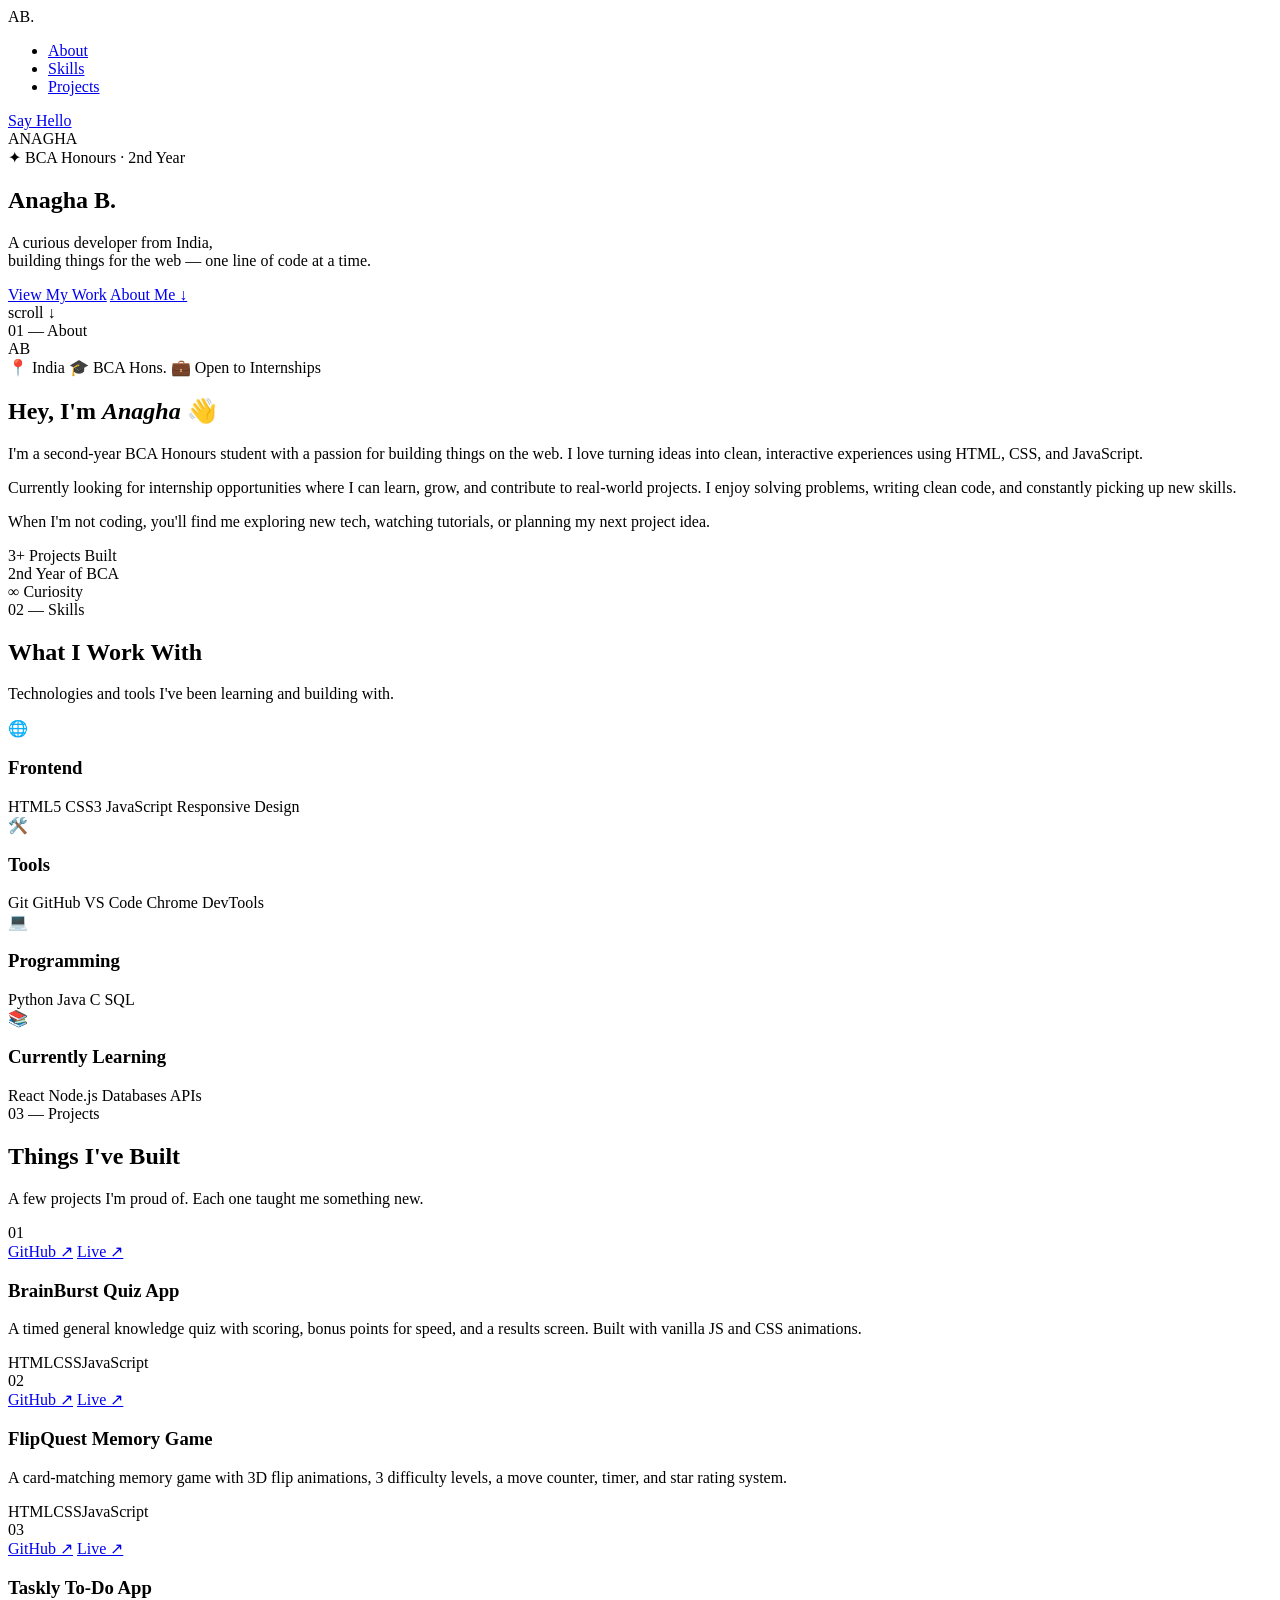
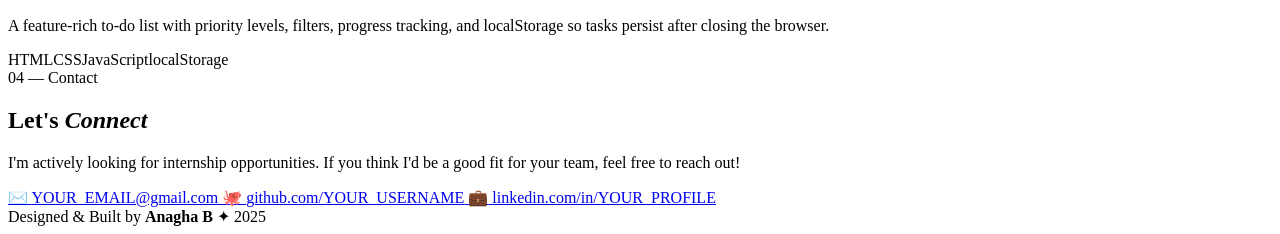
==== index.html @ f461788e "Rename index (3).html to index.html" ====
<!DOCTYPE html>
<html lang="en">
<head>
  <meta charset="UTF-8" />
  <meta name="viewport" content="width=device-width, initial-scale=1.0"/>
  <title>Anagha B — Portfolio</title>
  <link rel="preconnect" href="https://fonts.googleapis.com">
  <link href="https://fonts.googleapis.com/css2?family=Cormorant+Garamond:ital,wght@0,300;0,400;0,600;0,700;1,300;1,400&family=DM+Sans:wght@300;400;500&display=swap" rel="stylesheet">
  <link rel="stylesheet" href="style.css" />
</head>
<body>

  <!-- NAV -->
  <nav id="navbar">
    <div class="nav-inner">
      <span class="nav-logo">AB<span class="dot">.</span></span>
      <ul class="nav-links">
        <li><a href="#about">About</a></li>
        <li><a href="#skills">Skills</a></li>
        <li><a href="#projects">Projects</a></li>
      </ul>
      <a href="#contact" class="nav-cta">Say Hello</a>
    </div>
  </nav>

  <!-- HERO -->
  <section class="hero" id="home">
    <div class="hero-bg-text">ANAGHA</div>
    <div class="hero-content">
      <div class="hero-tag">✦ BCA Honours · 2nd Year</div>
      <h1 class="hero-name">
        <span class="line">Anagha</span>
        <span class="line italic">B.</span>
      </h1>
      <p class="hero-desc">
        A curious developer from India,<br>
        building things for the web — one line of code at a time.
      </p>
      <div class="hero-btns">
        <a href="#projects" class="btn-primary">View My Work</a>
        <a href="#about" class="btn-ghost">About Me ↓</a>
      </div>
    </div>
    <div class="hero-scroll">scroll ↓</div>
  </section>

  <!-- ABOUT -->
  <section class="about section" id="about">
    <div class="container">
      <div class="section-label">01 — About</div>
      <div class="about-grid">
        <div class="about-left">
          <div class="avatar-wrap">
            <div class="avatar">
              <span class="avatar-initials">AB</span>
            </div>
            <div class="avatar-ring"></div>
          </div>
          <div class="about-chips">
            <span class="chip">📍 India</span>
            <span class="chip">🎓 BCA Hons.</span>
            <span class="chip">💼 Open to Internships</span>
          </div>
        </div>
        <div class="about-right">
          <h2>Hey, I'm <em>Anagha</em> 👋</h2>
          <p>
            I'm a second-year BCA Honours student with a passion for building things on the web. 
            I love turning ideas into clean, interactive experiences using HTML, CSS, and JavaScript.
          </p>
          <p>
            Currently looking for internship opportunities where I can learn, grow, and contribute to real-world projects. 
            I enjoy solving problems, writing clean code, and constantly picking up new skills.
          </p>
          <p>
            When I'm not coding, you'll find me exploring new tech, watching tutorials, or planning my next project idea.
          </p>
          <div class="about-facts">
            <div class="fact">
              <span class="fact-num">3+</span>
              <span class="fact-lbl">Projects Built</span>
            </div>
            <div class="fact">
              <span class="fact-num">2nd</span>
              <span class="fact-lbl">Year of BCA</span>
            </div>
            <div class="fact">
              <span class="fact-num">∞</span>
              <span class="fact-lbl">Curiosity</span>
            </div>
          </div>
        </div>
      </div>
    </div>
  </section>

  <!-- SKILLS -->
  <section class="skills section" id="skills">
    <div class="container">
      <div class="section-label">02 — Skills</div>
      <h2 class="section-title">What I Work With</h2>
      <p class="section-sub">Technologies and tools I've been learning and building with.</p>

      <div class="skills-grid">

        <div class="skill-card">
          <div class="skill-icon">🌐</div>
          <h3>Frontend</h3>
          <div class="skill-tags">
            <span>HTML5</span>
            <span>CSS3</span>
            <span>JavaScript</span>
            <span>Responsive Design</span>
          </div>
        </div>

        <div class="skill-card">
          <div class="skill-icon">🛠️</div>
          <h3>Tools</h3>
          <div class="skill-tags">
            <span>Git</span>
            <span>GitHub</span>
            <span>VS Code</span>
            <span>Chrome DevTools</span>
          </div>
        </div>

        <div class="skill-card">
          <div class="skill-icon">💻</div>
          <h3>Programming</h3>
          <div class="skill-tags">
            <span>Python</span>
            <span>Java</span>
            <span>C</span>
            <span>SQL</span>
          </div>
        </div>

        <div class="skill-card">
          <div class="skill-icon">📚</div>
          <h3>Currently Learning</h3>
          <div class="skill-tags">
            <span>React</span>
            <span>Node.js</span>
            <span>Databases</span>
            <span>APIs</span>
          </div>
        </div>

      </div>
    </div>
  </section>

  <!-- PROJECTS -->
  <section class="projects section" id="projects">
    <div class="container">
      <div class="section-label">03 — Projects</div>
      <h2 class="section-title">Things I've Built</h2>
      <p class="section-sub">A few projects I'm proud of. Each one taught me something new.</p>

      <div class="projects-grid">

        <div class="project-card featured">
          <div class="project-header">
            <span class="project-num">01</span>
            <div class="project-links">
              <a href="YOUR_GITHUB_LINK" target="_blank" class="project-link">GitHub ↗</a>
              <a href="YOUR_LIVE_LINK" target="_blank" class="project-link live">Live ↗</a>
            </div>
          </div>
          <h3>BrainBurst Quiz App</h3>
          <p>A timed general knowledge quiz with scoring, bonus points for speed, and a results screen. Built with vanilla JS and CSS animations.</p>
          <div class="project-tags">
            <span>HTML</span><span>CSS</span><span>JavaScript</span>
          </div>
        </div>

        <div class="project-card">
          <div class="project-header">
            <span class="project-num">02</span>
            <div class="project-links">
              <a href="YOUR_GITHUB_LINK" target="_blank" class="project-link">GitHub ↗</a>
              <a href="YOUR_LIVE_LINK" target="_blank" class="project-link live">Live ↗</a>
            </div>
          </div>
          <h3>FlipQuest Memory Game</h3>
          <p>A card-matching memory game with 3D flip animations, 3 difficulty levels, a move counter, timer, and star rating system.</p>
          <div class="project-tags">
            <span>HTML</span><span>CSS</span><span>JavaScript</span>
          </div>
        </div>

        <div class="project-card">
          <div class="project-header">
            <span class="project-num">03</span>
            <div class="project-links">
              <a href="YOUR_GITHUB_LINK" target="_blank" class="project-link">GitHub ↗</a>
              <a href="YOUR_LIVE_LINK" target="_blank" class="project-link live">Live ↗</a>
            </div>
          </div>
          <h3>Taskly To-Do App</h3>
          <p>A feature-rich to-do list with priority levels, filters, progress tracking, and localStorage so tasks persist after closing the browser.</p>
          <div class="project-tags">
            <span>HTML</span><span>CSS</span><span>JavaScript</span><span>localStorage</span>
          </div>
        </div>

      </div>
    </div>
  </section>

  <!-- CONTACT -->
  <section class="contact section" id="contact">
    <div class="container">
      <div class="contact-box">
        <div class="section-label">04 — Contact</div>
        <h2>Let's <em>Connect</em></h2>
        <p>I'm actively looking for internship opportunities. If you think I'd be a good fit for your team, feel free to reach out!</p>
        <div class="contact-links">
          <a href="mailto:YOUR_EMAIL@gmail.com" class="contact-item">
            <span class="contact-icon">✉️</span>
            <span>YOUR_EMAIL@gmail.com</span>
          </a>
          <a href="https://github.com/YOUR_USERNAME" target="_blank" class="contact-item">
            <span class="contact-icon">🐙</span>
            <span>github.com/YOUR_USERNAME</span>
          </a>
          <a href="https://linkedin.com/in/YOUR_PROFILE" target="_blank" class="contact-item">
            <span class="contact-icon">💼</span>
            <span>linkedin.com/in/YOUR_PROFILE</span>
          </a>
        </div>
      </div>
    </div>
  </section>

  <!-- FOOTER -->
  <footer class="footer">
    <div class="container">
      <span>Designed & Built by <strong>Anagha B</strong> ✦ 2025</span>
    </div>
  </footer>

  <script src="script.js"></script>
</body>
</html>
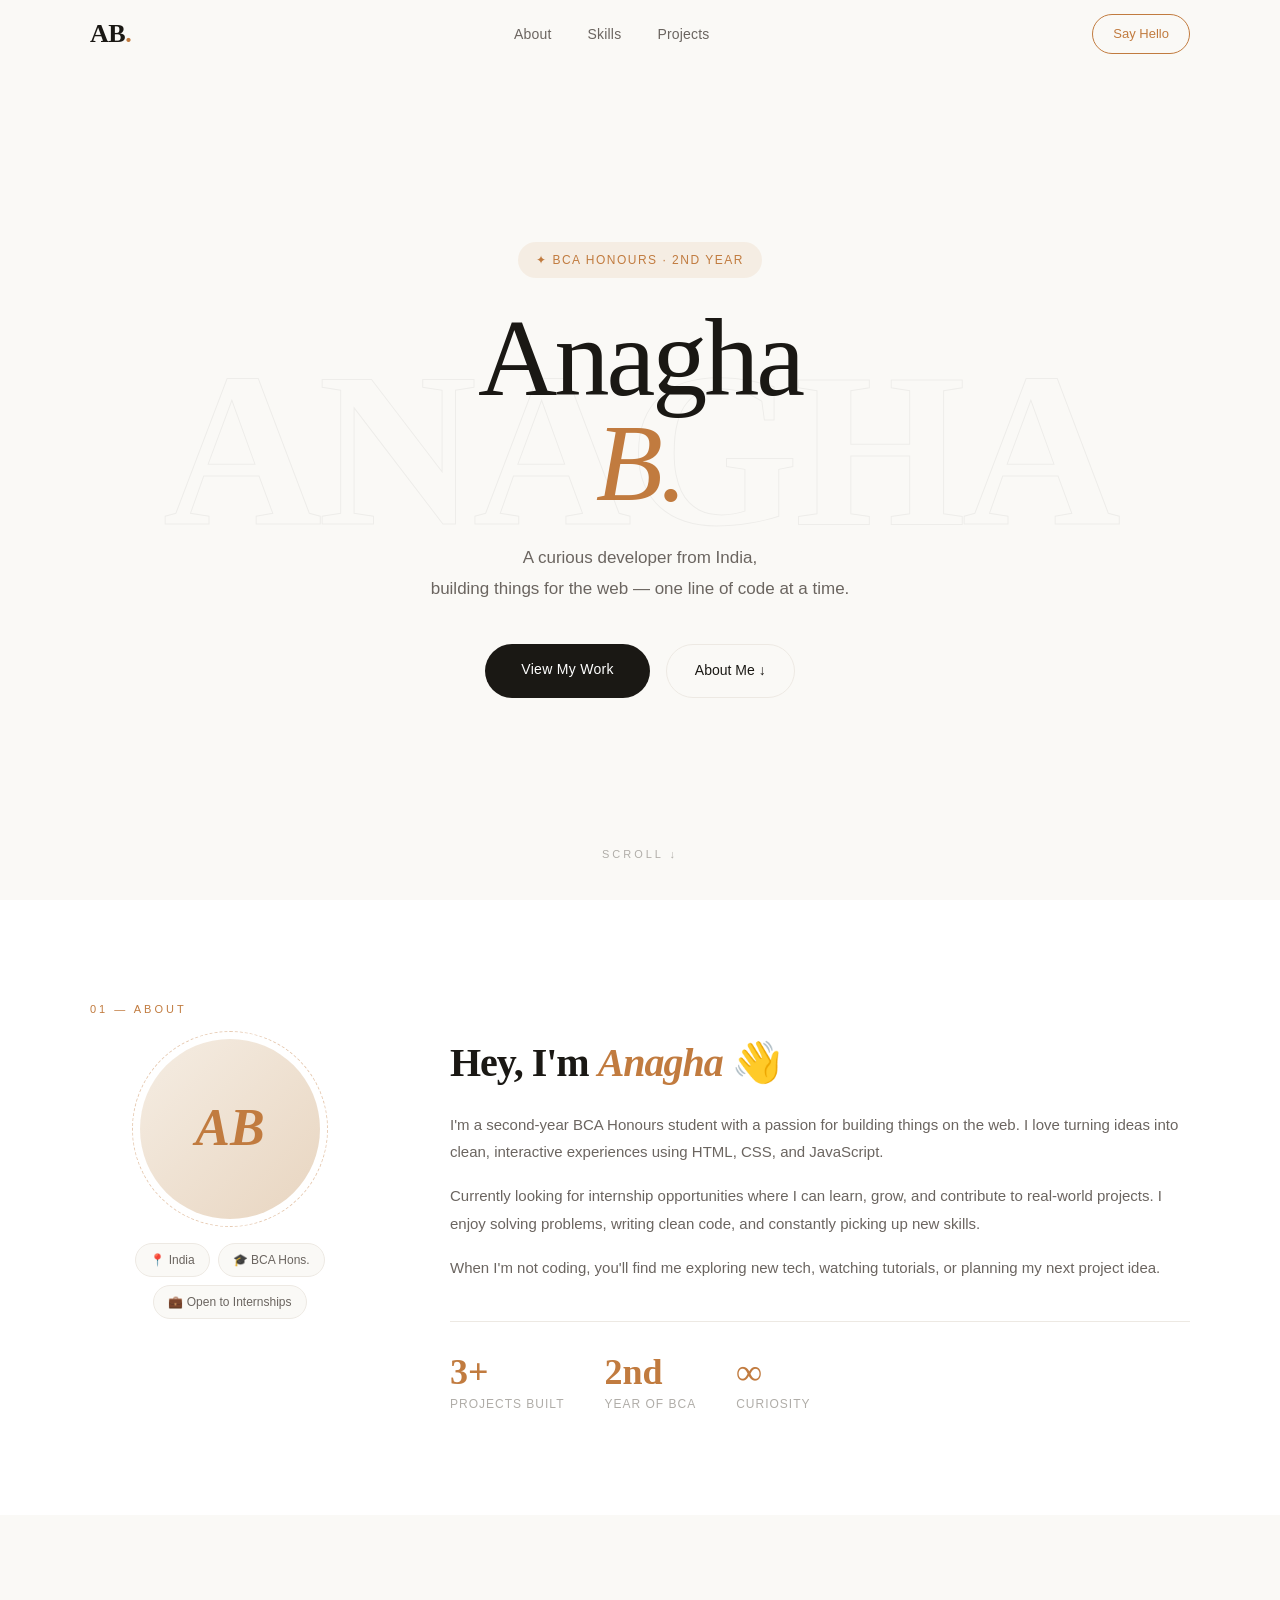
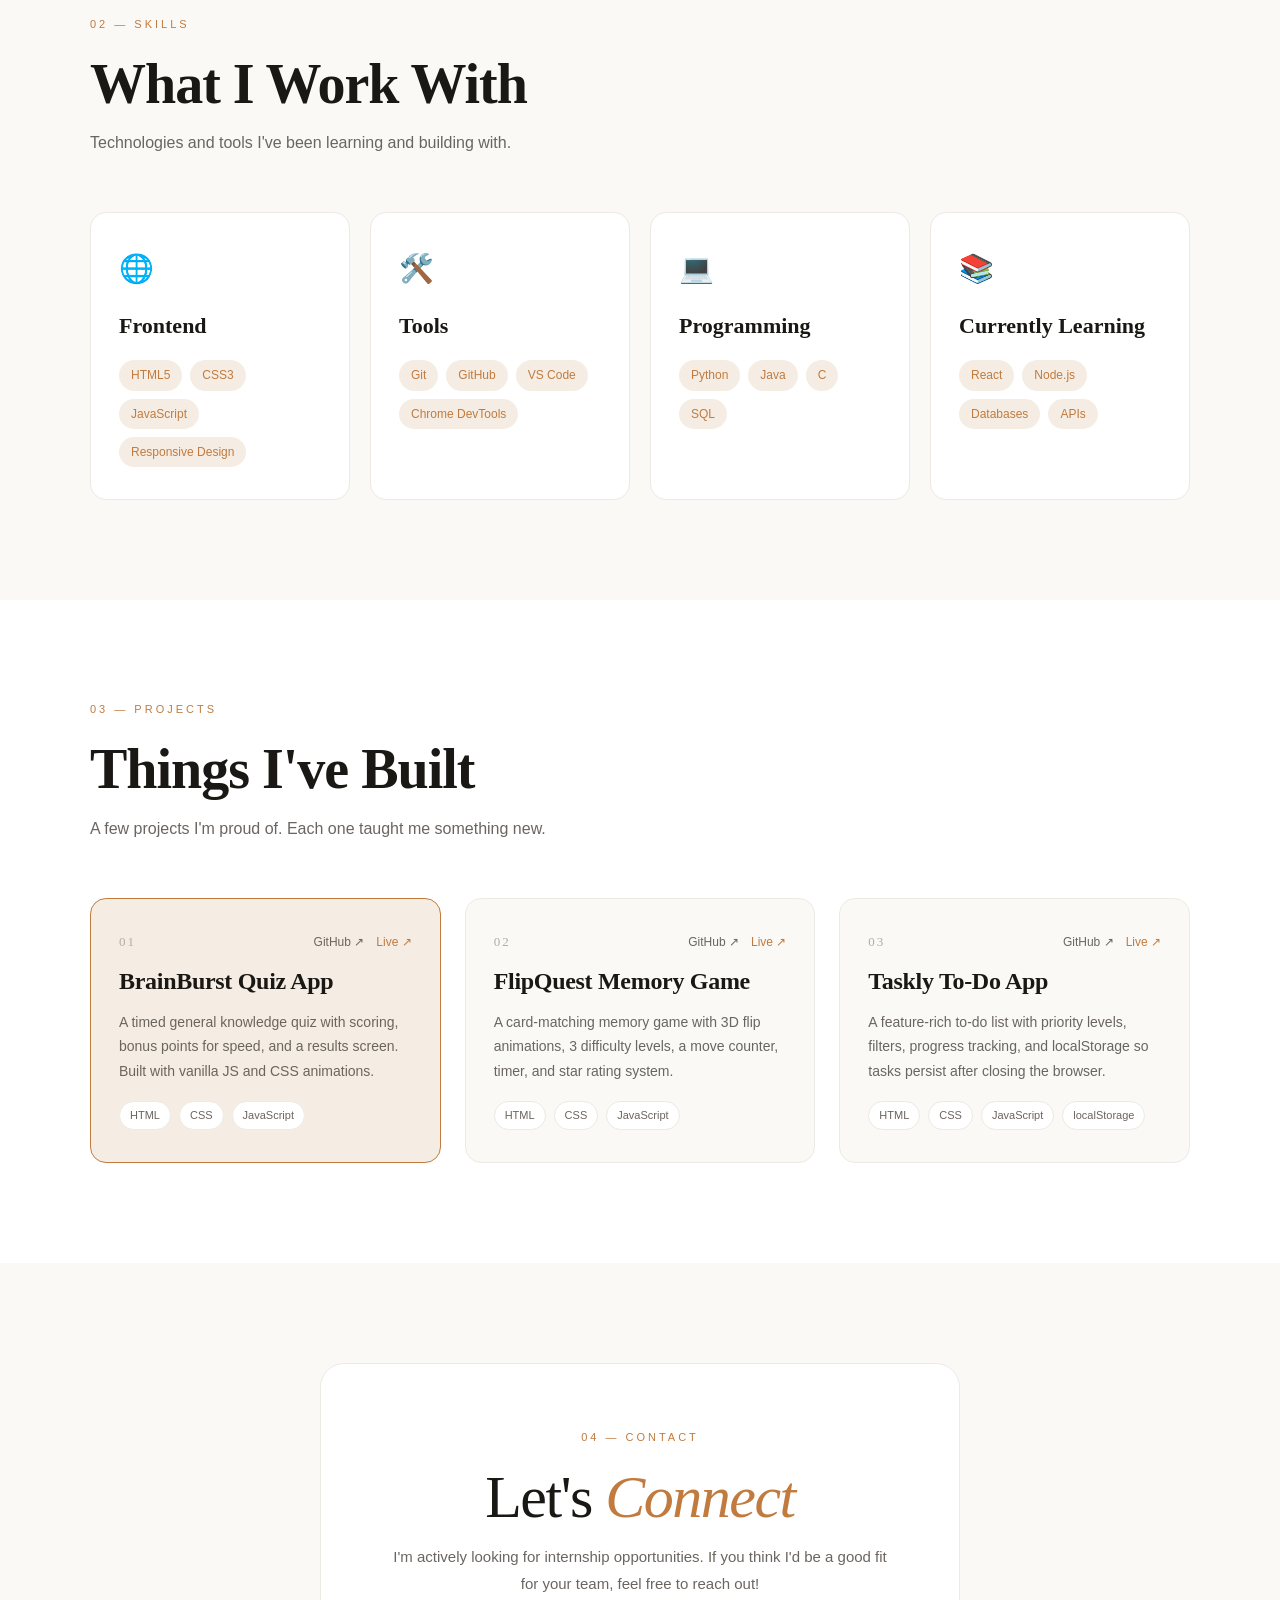
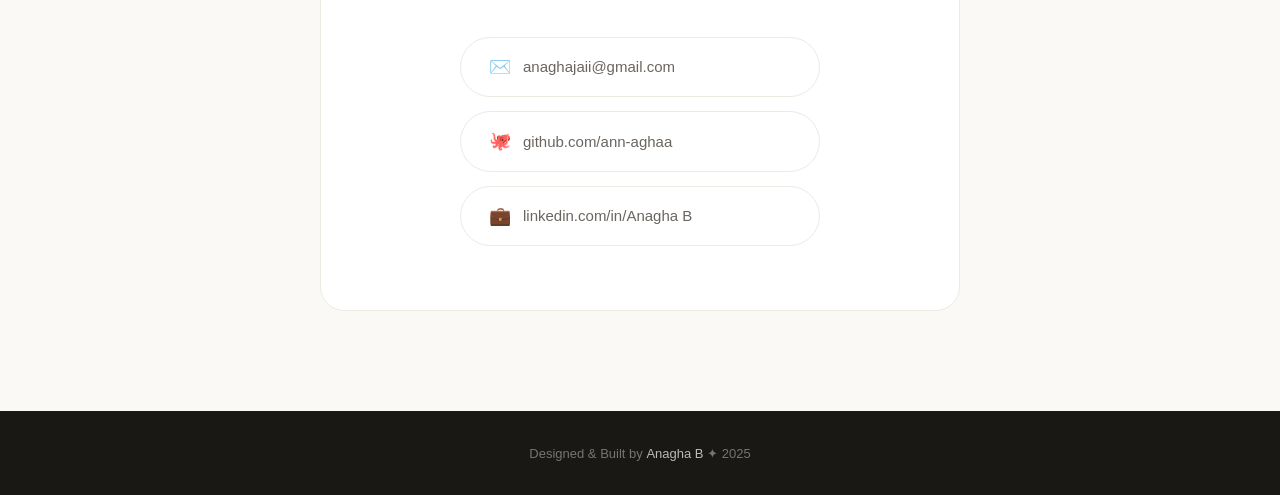
==== commit 61585c9c: "Update index.html" ====
--- a/index.html
+++ b/index.html
@@ -217,17 +217,17 @@
         <h2>Let's <em>Connect</em></h2>
         <p>I'm actively looking for internship opportunities. If you think I'd be a good fit for your team, feel free to reach out!</p>
         <div class="contact-links">
-          <a href="mailto:YOUR_EMAIL@gmail.com" class="contact-item">
+          <a href="mailto:anaghajaii@gmail.com" class="contact-item">
             <span class="contact-icon">✉️</span>
-            <span>YOUR_EMAIL@gmail.com</span>
+            <span>anaghajaii@gmail.com</span>
           </a>
-          <a href="https://github.com/YOUR_USERNAME" target="_blank" class="contact-item">
+          <a href="https://github.com/ann-aghaa" target="_blank" class="contact-item">
             <span class="contact-icon">🐙</span>
-            <span>github.com/YOUR_USERNAME</span>
+            <span>github.com/ann-aghaa</span>
           </a>
-          <a href="https://linkedin.com/in/YOUR_PROFILE" target="_blank" class="contact-item">
+          <a href="https://linkedin.com/in/Anagha B" target="_blank" class="contact-item">
             <span class="contact-icon">💼</span>
-            <span>linkedin.com/in/YOUR_PROFILE</span>
+            <span>linkedin.com/in/Anagha B</span>
           </a>
         </div>
       </div>
--- a/style.css
+++ b/style.css
@@ -0,0 +1,594 @@
+*, *::before, *::after { box-sizing: border-box; margin: 0; padding: 0; }
+
+:root {
+  --bg: #faf9f6;
+  --white: #ffffff;
+  --ink: #1a1814;
+  --ink2: #6b6560;
+  --ink3: #b0ada8;
+  --accent: #c17b3f;
+  --accent-light: #f5ede3;
+  --border: #ede9e3;
+  --shadow: 0 4px 32px rgba(26,24,20,0.07);
+  --radius: 16px;
+}
+
+html { scroll-behavior: smooth; }
+
+body {
+  font-family: 'DM Sans', sans-serif;
+  background: var(--bg);
+  color: var(--ink);
+  line-height: 1.7;
+  overflow-x: hidden;
+}
+
+/* ── SCROLLBAR ── */
+::-webkit-scrollbar { width: 6px; }
+::-webkit-scrollbar-track { background: var(--bg); }
+::-webkit-scrollbar-thumb { background: var(--border); border-radius: 10px; }
+
+/* ── NAV ── */
+#navbar {
+  position: fixed;
+  top: 0; left: 0; right: 0;
+  z-index: 100;
+  padding: 0 32px;
+  transition: background 0.3s, box-shadow 0.3s;
+}
+
+#navbar.scrolled {
+  background: rgba(250,249,246,0.92);
+  backdrop-filter: blur(12px);
+  box-shadow: 0 1px 0 var(--border);
+}
+
+.nav-inner {
+  max-width: 1100px;
+  margin: 0 auto;
+  height: 68px;
+  display: flex;
+  align-items: center;
+  justify-content: space-between;
+}
+
+.nav-logo {
+  font-family: 'Cormorant Garamond', serif;
+  font-size: 26px;
+  font-weight: 700;
+  color: var(--ink);
+  letter-spacing: -0.5px;
+}
+
+.nav-logo .dot { color: var(--accent); }
+
+.nav-links {
+  display: flex;
+  list-style: none;
+  gap: 36px;
+}
+
+.nav-links a {
+  text-decoration: none;
+  font-size: 14px;
+  font-weight: 400;
+  color: var(--ink2);
+  transition: color 0.2s;
+  letter-spacing: 0.2px;
+}
+
+.nav-links a:hover { color: var(--ink); }
+
+.nav-cta {
+  text-decoration: none;
+  font-size: 13px;
+  font-weight: 500;
+  color: var(--accent);
+  border: 1.5px solid var(--accent);
+  border-radius: 50px;
+  padding: 8px 20px;
+  transition: background 0.2s, color 0.2s;
+}
+
+.nav-cta:hover { background: var(--accent); color: #fff; }
+
+/* ── HERO ── */
+.hero {
+  min-height: 100vh;
+  display: flex;
+  align-items: center;
+  justify-content: center;
+  position: relative;
+  overflow: hidden;
+  padding: 100px 32px 60px;
+}
+
+.hero-bg-text {
+  position: absolute;
+  top: 50%;
+  left: 50%;
+  transform: translate(-50%, -50%);
+  font-family: 'Cormorant Garamond', serif;
+  font-size: clamp(80px, 18vw, 220px);
+  font-weight: 700;
+  color: transparent;
+  -webkit-text-stroke: 1px rgba(26,24,20,0.05);
+  white-space: nowrap;
+  pointer-events: none;
+  letter-spacing: -4px;
+  user-select: none;
+}
+
+.hero-content {
+  position: relative;
+  z-index: 1;
+  text-align: center;
+  max-width: 700px;
+  animation: heroIn 0.9s cubic-bezier(0.16, 1, 0.3, 1) both;
+}
+
+@keyframes heroIn {
+  from { opacity: 0; transform: translateY(30px); }
+  to   { opacity: 1; transform: translateY(0); }
+}
+
+.hero-tag {
+  display: inline-block;
+  background: var(--accent-light);
+  color: var(--accent);
+  font-size: 12px;
+  font-weight: 500;
+  letter-spacing: 1.5px;
+  text-transform: uppercase;
+  padding: 8px 18px;
+  border-radius: 50px;
+  margin-bottom: 28px;
+}
+
+.hero-name {
+  font-family: 'Cormorant Garamond', serif;
+  font-size: clamp(56px, 10vw, 110px);
+  font-weight: 300;
+  line-height: 0.95;
+  letter-spacing: -3px;
+  color: var(--ink);
+  margin-bottom: 28px;
+}
+
+.hero-name .line { display: block; }
+.hero-name .italic { font-style: italic; color: var(--accent); }
+
+.hero-desc {
+  font-size: 17px;
+  color: var(--ink2);
+  font-weight: 300;
+  line-height: 1.8;
+  margin-bottom: 40px;
+}
+
+.hero-btns {
+  display: flex;
+  gap: 16px;
+  justify-content: center;
+  flex-wrap: wrap;
+}
+
+.btn-primary {
+  background: var(--ink);
+  color: #fff;
+  text-decoration: none;
+  padding: 14px 36px;
+  border-radius: 50px;
+  font-size: 14px;
+  font-weight: 500;
+  transition: background 0.2s, transform 0.15s;
+  letter-spacing: 0.3px;
+}
+
+.btn-primary:hover { background: #333; transform: translateY(-2px); }
+
+.btn-ghost {
+  color: var(--ink);
+  text-decoration: none;
+  padding: 14px 28px;
+  border-radius: 50px;
+  font-size: 14px;
+  font-weight: 400;
+  border: 1.5px solid var(--border);
+  transition: border-color 0.2s, transform 0.15s;
+}
+
+.btn-ghost:hover { border-color: var(--ink2); transform: translateY(-2px); }
+
+.hero-scroll {
+  position: absolute;
+  bottom: 36px;
+  left: 50%;
+  transform: translateX(-50%);
+  font-size: 11px;
+  letter-spacing: 3px;
+  text-transform: uppercase;
+  color: var(--ink3);
+  animation: float 2.5s ease-in-out infinite;
+}
+
+@keyframes float {
+  0%, 100% { transform: translateX(-50%) translateY(0); }
+  50%       { transform: translateX(-50%) translateY(6px); }
+}
+
+/* ── SECTIONS ── */
+.section { padding: 100px 32px; }
+
+.container {
+  max-width: 1100px;
+  margin: 0 auto;
+}
+
+.section-label {
+  font-size: 11px;
+  font-weight: 500;
+  letter-spacing: 3px;
+  text-transform: uppercase;
+  color: var(--accent);
+  margin-bottom: 20px;
+}
+
+.section-title {
+  font-family: 'Cormorant Garamond', serif;
+  font-size: clamp(36px, 5vw, 56px);
+  font-weight: 600;
+  letter-spacing: -1px;
+  color: var(--ink);
+  margin-bottom: 14px;
+  line-height: 1.1;
+}
+
+.section-title em { font-style: italic; color: var(--accent); }
+
+.section-sub {
+  font-size: 16px;
+  color: var(--ink2);
+  font-weight: 300;
+  margin-bottom: 56px;
+  max-width: 500px;
+}
+
+/* ── ABOUT ── */
+.about { background: var(--white); }
+
+.about-grid {
+  display: grid;
+  grid-template-columns: 280px 1fr;
+  gap: 80px;
+  align-items: start;
+}
+
+.about-left {
+  display: flex;
+  flex-direction: column;
+  align-items: center;
+  gap: 24px;
+  position: sticky;
+  top: 100px;
+}
+
+.avatar-wrap { position: relative; width: 180px; height: 180px; }
+
+.avatar {
+  width: 180px; height: 180px;
+  border-radius: 50%;
+  background: linear-gradient(135deg, var(--accent-light), #e8d5c0);
+  display: flex;
+  align-items: center;
+  justify-content: center;
+  position: relative;
+  z-index: 1;
+}
+
+.avatar-initials {
+  font-family: 'Cormorant Garamond', serif;
+  font-size: 52px;
+  font-weight: 600;
+  color: var(--accent);
+  font-style: italic;
+}
+
+.avatar-ring {
+  position: absolute;
+  inset: -8px;
+  border-radius: 50%;
+  border: 1.5px dashed var(--accent);
+  opacity: 0.4;
+  animation: spin 20s linear infinite;
+}
+
+@keyframes spin { to { transform: rotate(360deg); } }
+
+.about-chips {
+  display: flex;
+  flex-wrap: wrap;
+  gap: 8px;
+  justify-content: center;
+}
+
+.chip {
+  background: var(--bg);
+  border: 1px solid var(--border);
+  border-radius: 50px;
+  padding: 6px 14px;
+  font-size: 12px;
+  color: var(--ink2);
+  font-weight: 400;
+}
+
+.about-right h2 {
+  font-family: 'Cormorant Garamond', serif;
+  font-size: 40px;
+  font-weight: 600;
+  letter-spacing: -1px;
+  margin-bottom: 24px;
+  line-height: 1.2;
+}
+
+.about-right h2 em { font-style: italic; color: var(--accent); }
+
+.about-right p {
+  font-size: 15px;
+  color: var(--ink2);
+  font-weight: 300;
+  margin-bottom: 16px;
+  line-height: 1.85;
+}
+
+.about-facts {
+  display: flex;
+  gap: 40px;
+  margin-top: 40px;
+  padding-top: 32px;
+  border-top: 1px solid var(--border);
+}
+
+.fact { display: flex; flex-direction: column; gap: 4px; }
+
+.fact-num {
+  font-family: 'Cormorant Garamond', serif;
+  font-size: 36px;
+  font-weight: 700;
+  color: var(--accent);
+  line-height: 1;
+}
+
+.fact-lbl { font-size: 12px; color: var(--ink3); text-transform: uppercase; letter-spacing: 1px; }
+
+/* ── SKILLS ── */
+.skills { background: var(--bg); }
+
+.skills-grid {
+  display: grid;
+  grid-template-columns: repeat(auto-fit, minmax(240px, 1fr));
+  gap: 20px;
+}
+
+.skill-card {
+  background: var(--white);
+  border: 1px solid var(--border);
+  border-radius: var(--radius);
+  padding: 32px 28px;
+  transition: transform 0.2s, box-shadow 0.2s;
+}
+
+.skill-card:hover {
+  transform: translateY(-4px);
+  box-shadow: var(--shadow);
+}
+
+.skill-icon { font-size: 28px; margin-bottom: 14px; }
+
+.skill-card h3 {
+  font-family: 'Cormorant Garamond', serif;
+  font-size: 22px;
+  font-weight: 600;
+  margin-bottom: 16px;
+  color: var(--ink);
+}
+
+.skill-tags { display: flex; flex-wrap: wrap; gap: 8px; }
+
+.skill-tags span {
+  background: var(--accent-light);
+  color: var(--accent);
+  font-size: 12px;
+  font-weight: 500;
+  padding: 5px 12px;
+  border-radius: 50px;
+}
+
+/* ── PROJECTS ── */
+.projects { background: var(--white); }
+
+.projects-grid {
+  display: grid;
+  grid-template-columns: repeat(auto-fit, minmax(300px, 1fr));
+  gap: 24px;
+}
+
+.project-card {
+  background: var(--bg);
+  border: 1px solid var(--border);
+  border-radius: var(--radius);
+  padding: 32px 28px;
+  transition: transform 0.2s, box-shadow 0.2s, border-color 0.2s;
+  display: flex;
+  flex-direction: column;
+  gap: 14px;
+}
+
+.project-card:hover {
+  transform: translateY(-4px);
+  box-shadow: var(--shadow);
+  border-color: var(--accent);
+}
+
+.project-card.featured {
+  border-color: var(--accent);
+  background: var(--accent-light);
+}
+
+.project-header {
+  display: flex;
+  justify-content: space-between;
+  align-items: center;
+}
+
+.project-num {
+  font-family: 'Cormorant Garamond', serif;
+  font-size: 13px;
+  font-weight: 400;
+  color: var(--ink3);
+  letter-spacing: 2px;
+}
+
+.project-links { display: flex; gap: 12px; }
+
+.project-link {
+  font-size: 12px;
+  font-weight: 500;
+  color: var(--ink2);
+  text-decoration: none;
+  transition: color 0.2s;
+}
+
+.project-link:hover { color: var(--ink); }
+.project-link.live { color: var(--accent); }
+.project-link.live:hover { color: var(--ink); }
+
+.project-card h3 {
+  font-family: 'Cormorant Garamond', serif;
+  font-size: 24px;
+  font-weight: 600;
+  color: var(--ink);
+  letter-spacing: -0.3px;
+  line-height: 1.2;
+}
+
+.project-card p {
+  font-size: 14px;
+  color: var(--ink2);
+  font-weight: 300;
+  line-height: 1.75;
+  flex: 1;
+}
+
+.project-tags { display: flex; flex-wrap: wrap; gap: 8px; margin-top: 4px; }
+
+.project-tags span {
+  background: var(--white);
+  border: 1px solid var(--border);
+  color: var(--ink2);
+  font-size: 11px;
+  padding: 4px 10px;
+  border-radius: 50px;
+  font-weight: 400;
+}
+
+/* ── CONTACT ── */
+.contact { background: var(--bg); }
+
+.contact-box {
+  background: var(--white);
+  border: 1px solid var(--border);
+  border-radius: 24px;
+  padding: 64px;
+  text-align: center;
+  max-width: 640px;
+  margin: 0 auto;
+}
+
+.contact-box h2 {
+  font-family: 'Cormorant Garamond', serif;
+  font-size: clamp(40px, 6vw, 60px);
+  font-weight: 400;
+  letter-spacing: -1.5px;
+  margin-bottom: 16px;
+  line-height: 1;
+}
+
+.contact-box h2 em { font-style: italic; color: var(--accent); }
+
+.contact-box p {
+  font-size: 15px;
+  color: var(--ink2);
+  font-weight: 300;
+  margin-bottom: 40px;
+  line-height: 1.8;
+}
+
+.contact-links {
+  display: flex;
+  flex-direction: column;
+  gap: 14px;
+  align-items: center;
+}
+
+.contact-item {
+  display: flex;
+  align-items: center;
+  gap: 12px;
+  text-decoration: none;
+  color: var(--ink2);
+  font-size: 15px;
+  font-weight: 400;
+  padding: 14px 28px;
+  border: 1px solid var(--border);
+  border-radius: 50px;
+  width: 100%;
+  max-width: 360px;
+  transition: border-color 0.2s, color 0.2s, transform 0.15s;
+}
+
+.contact-item:hover {
+  border-color: var(--accent);
+  color: var(--ink);
+  transform: translateY(-2px);
+}
+
+.contact-icon { font-size: 18px; }
+
+/* ── FOOTER ── */
+.footer {
+  background: var(--ink);
+  padding: 28px 32px;
+  text-align: center;
+}
+
+.footer span {
+  font-size: 13px;
+  color: rgba(255,255,255,0.4);
+  font-weight: 300;
+}
+
+.footer strong { color: rgba(255,255,255,0.7); font-weight: 500; }
+
+/* ── FADE IN ON SCROLL ── */
+.fade-in {
+  opacity: 0;
+  transform: translateY(24px);
+  transition: opacity 0.7s ease, transform 0.7s ease;
+}
+
+.fade-in.visible {
+  opacity: 1;
+  transform: translateY(0);
+}
+
+/* ── RESPONSIVE ── */
+@media (max-width: 768px) {
+  .about-grid { grid-template-columns: 1fr; gap: 40px; }
+  .about-left { position: static; }
+  .contact-box { padding: 40px 24px; }
+  .nav-links { display: none; }
+  .section { padding: 72px 20px; }
+  .hero { padding: 100px 20px 60px; }
+  .about-facts { gap: 24px; }
+}
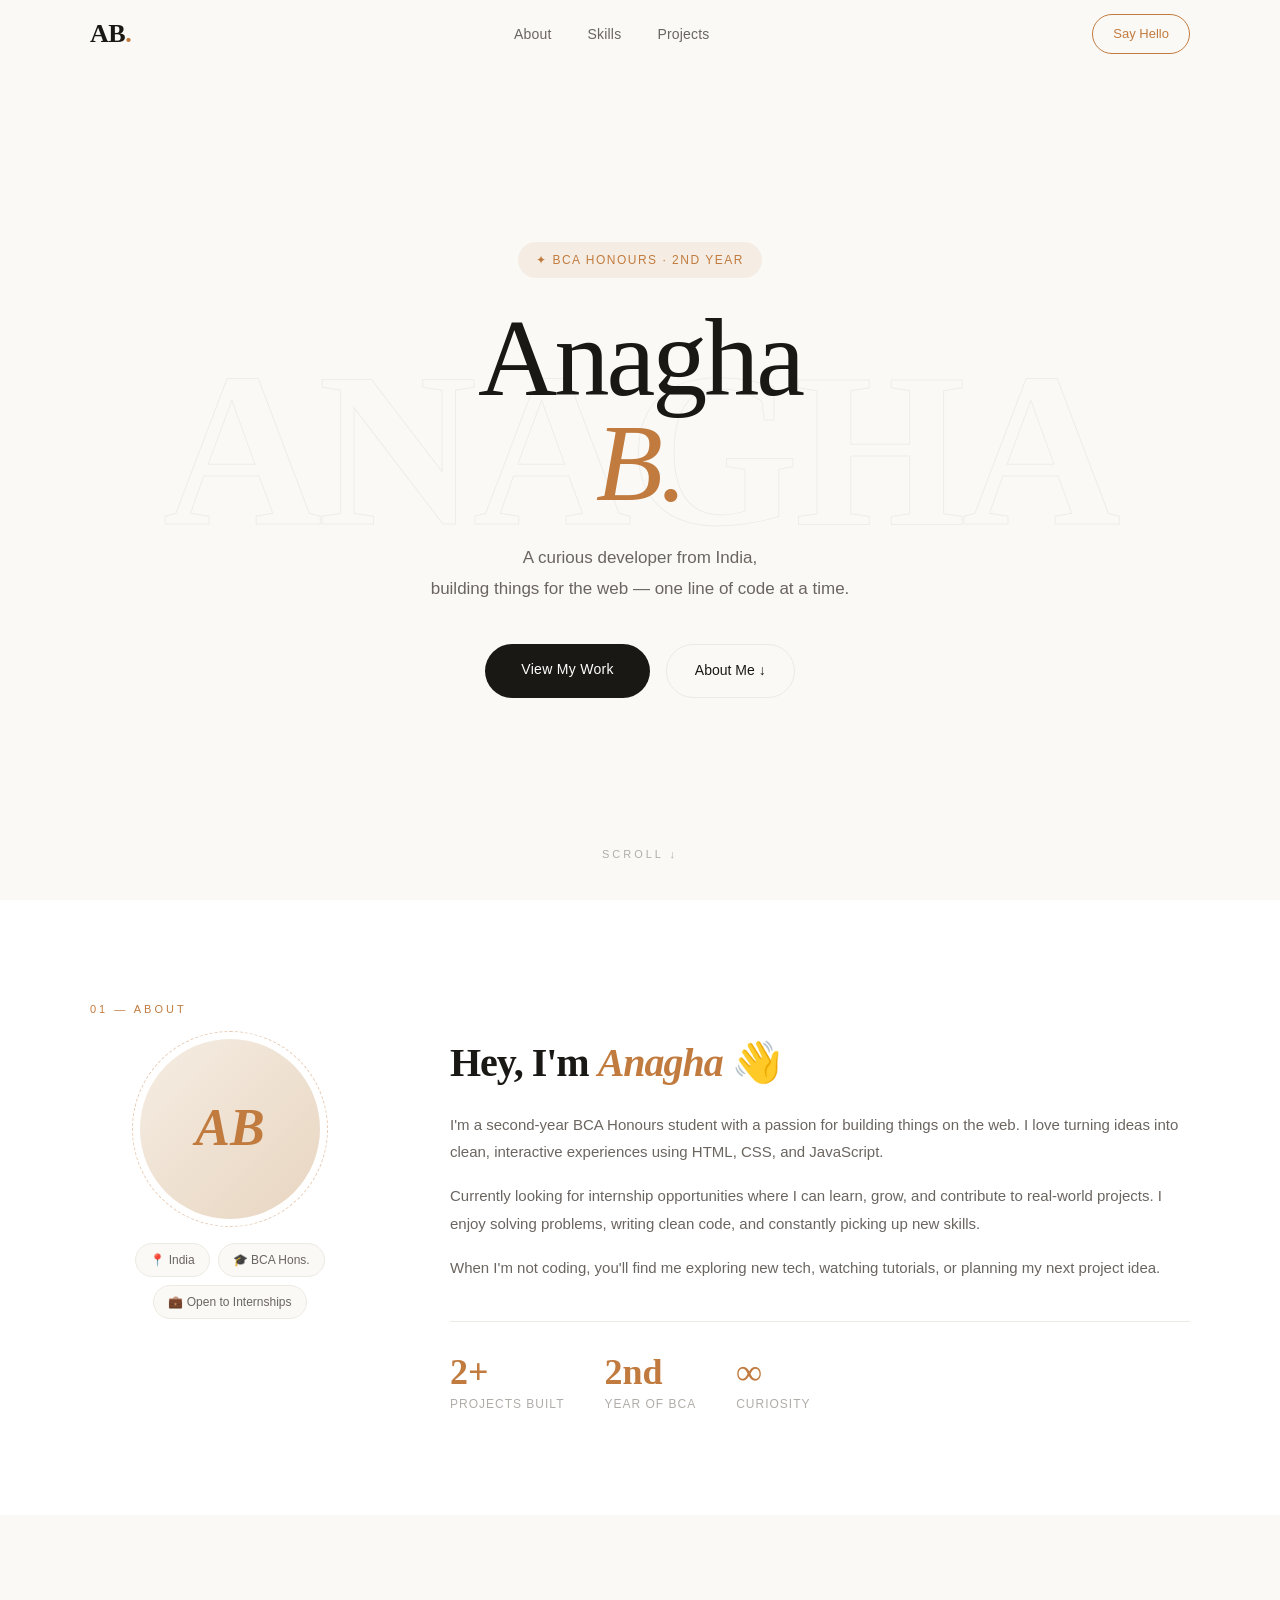
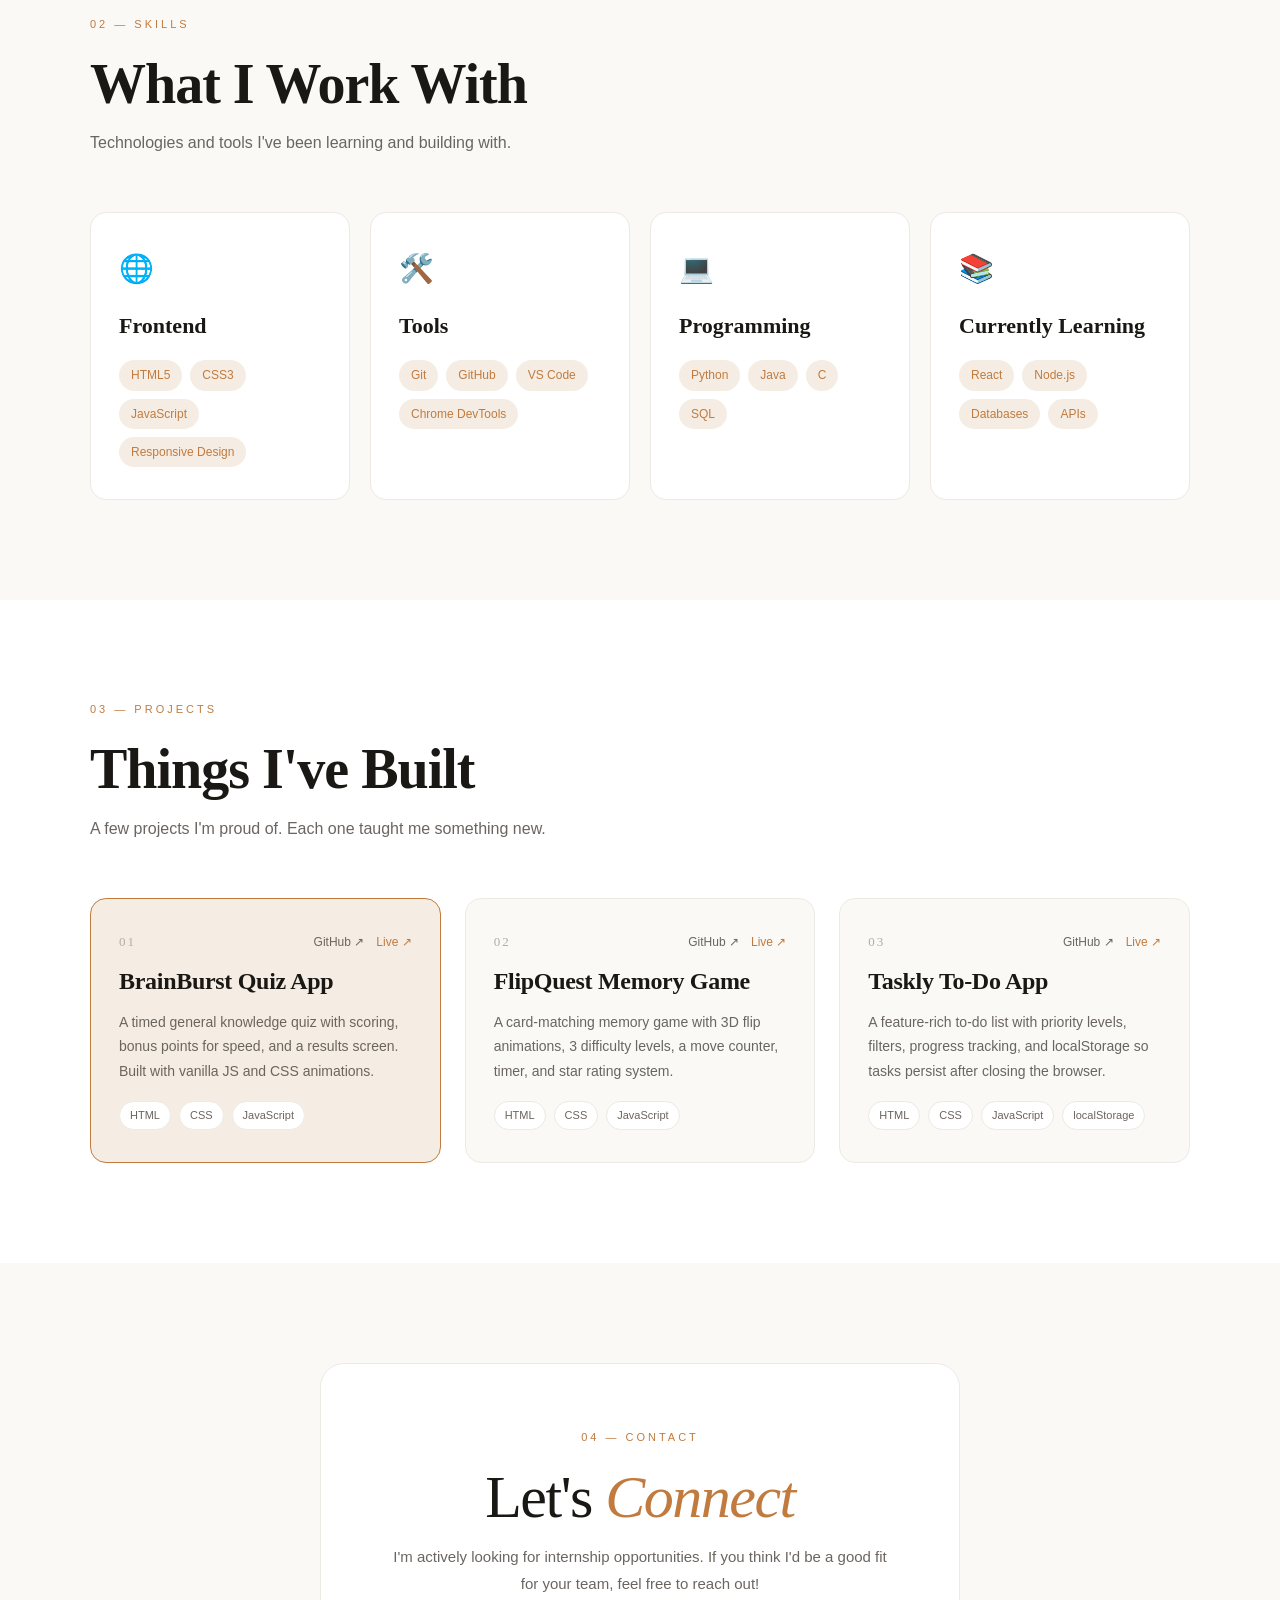
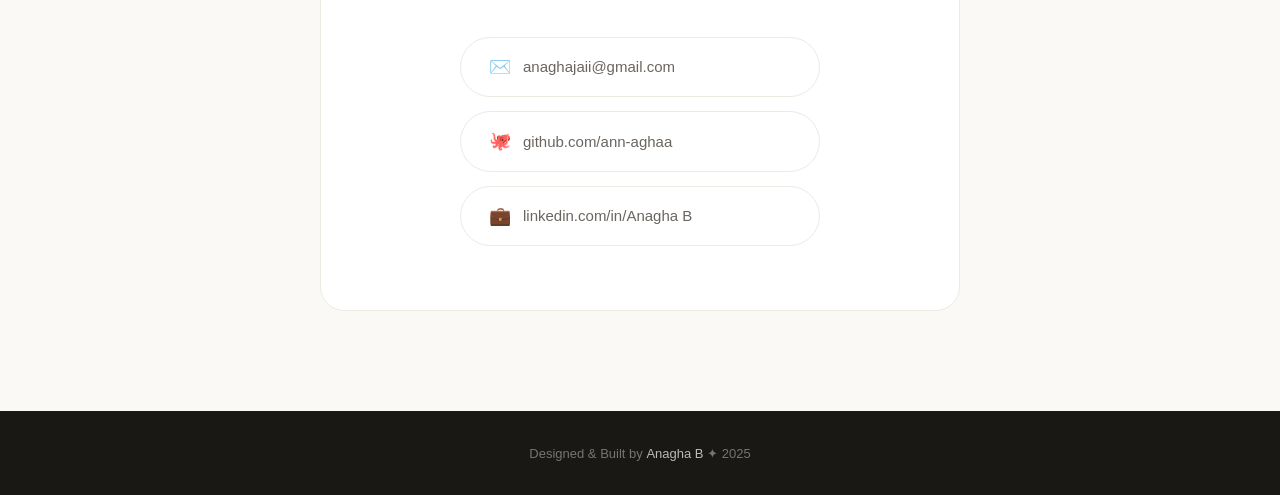
==== commit 5e9fc984: "Update index.html" ====
--- a/index.html
+++ b/index.html
@@ -77,7 +77,7 @@
           </p>
           <div class="about-facts">
             <div class="fact">
-              <span class="fact-num">3+</span>
+              <span class="fact-num">2+</span>
               <span class="fact-lbl">Projects Built</span>
             </div>
             <div class="fact">
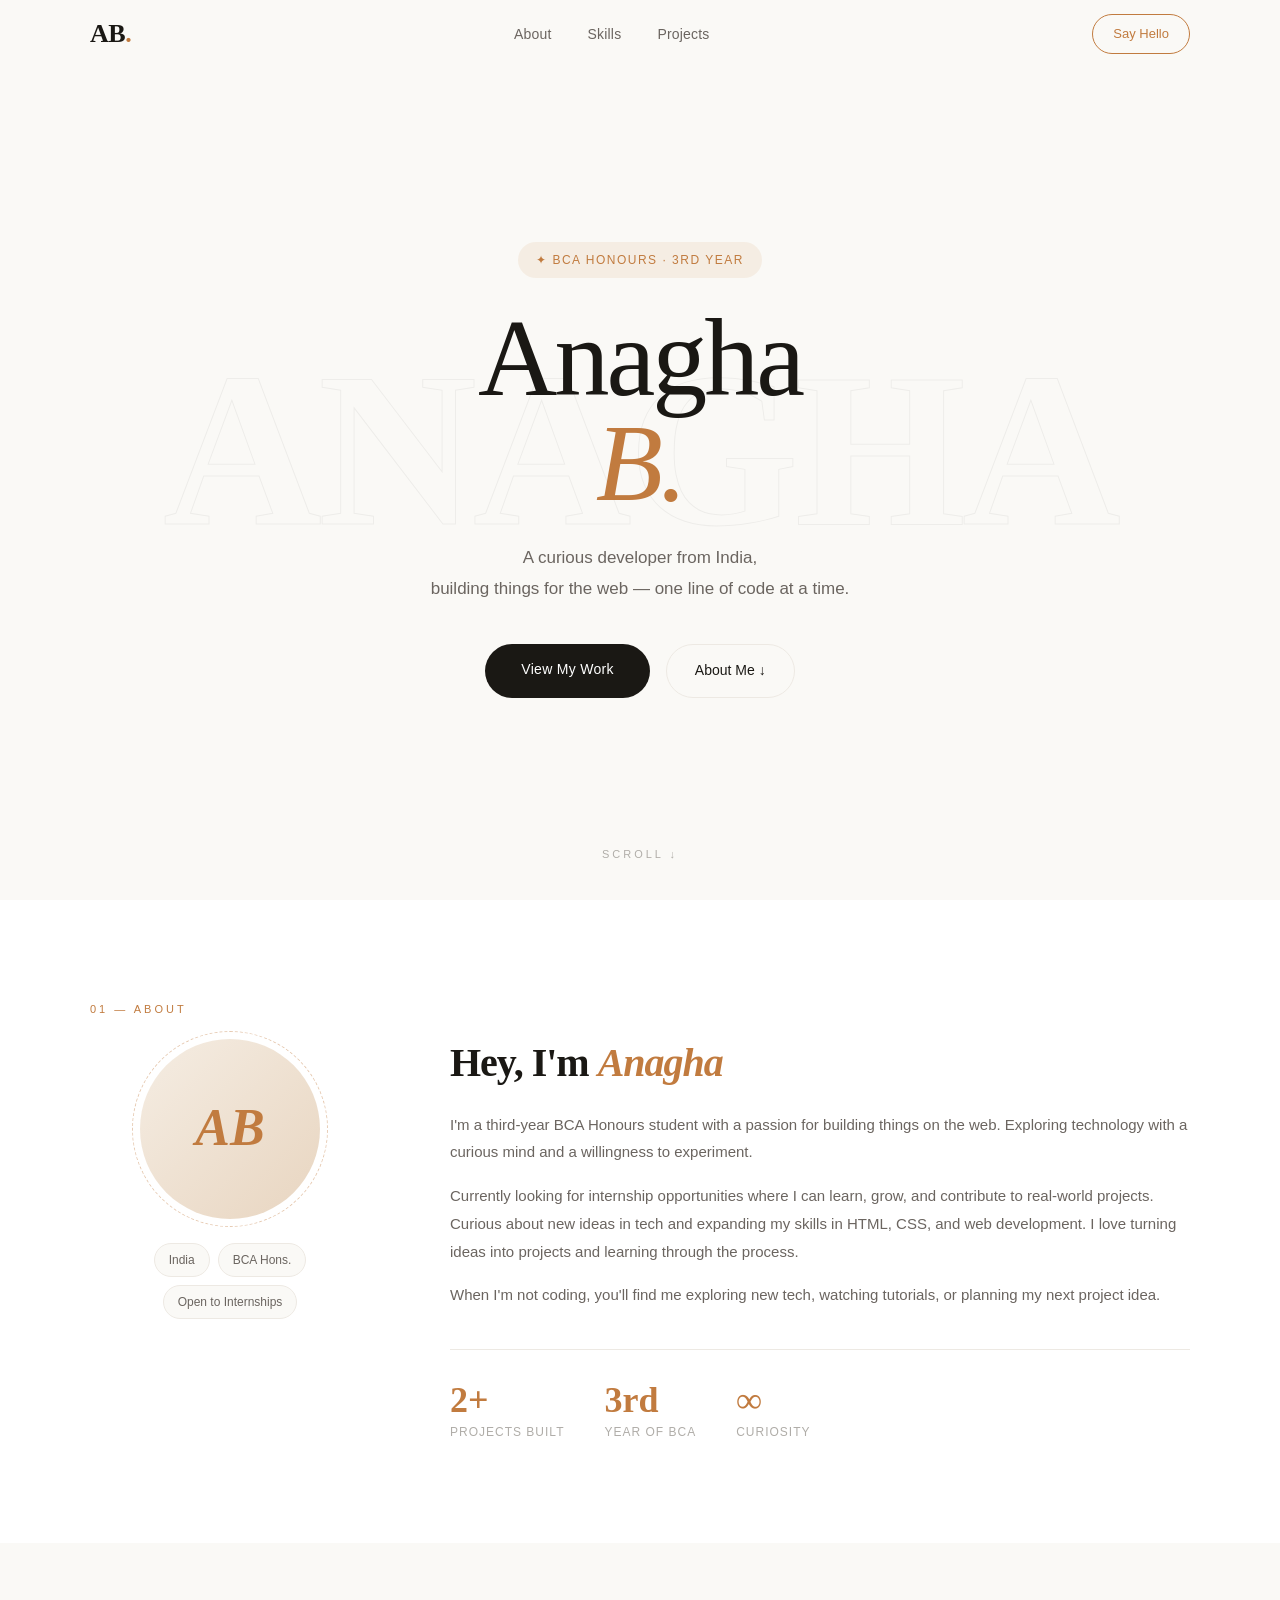
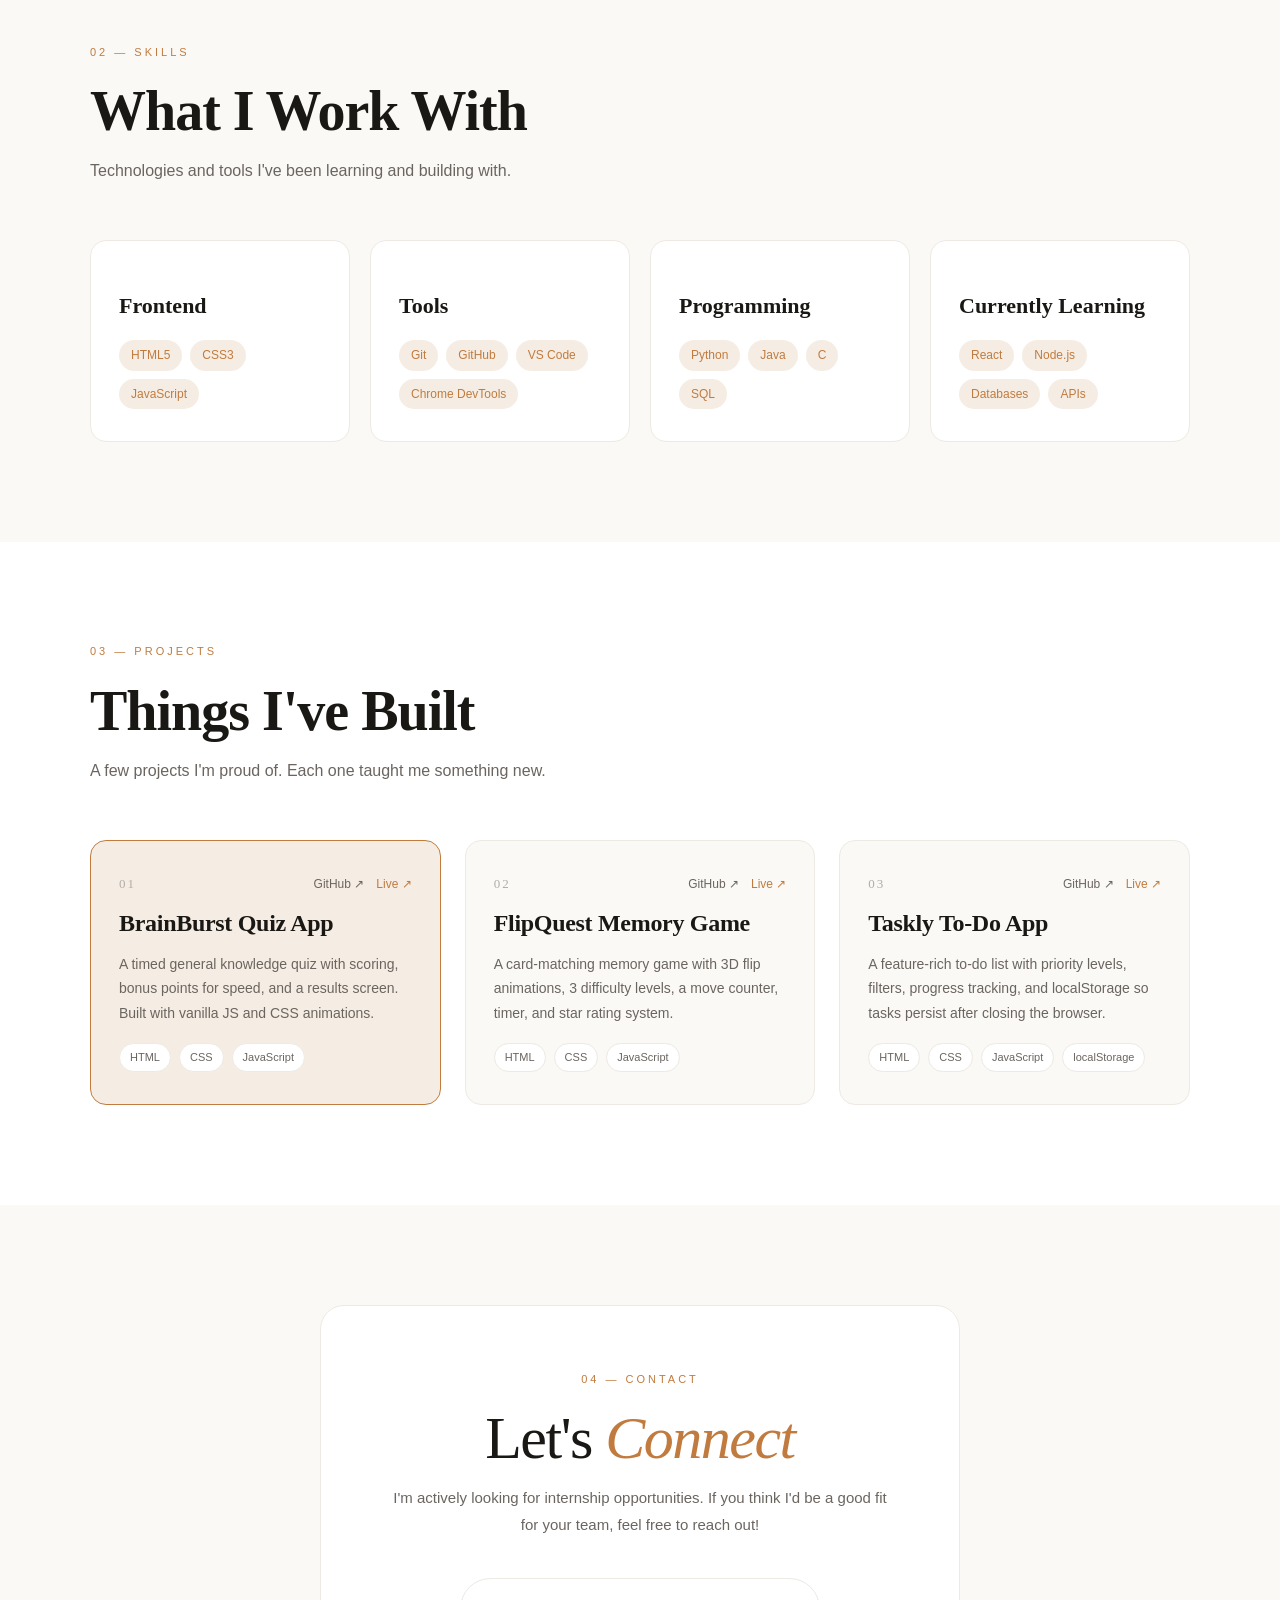
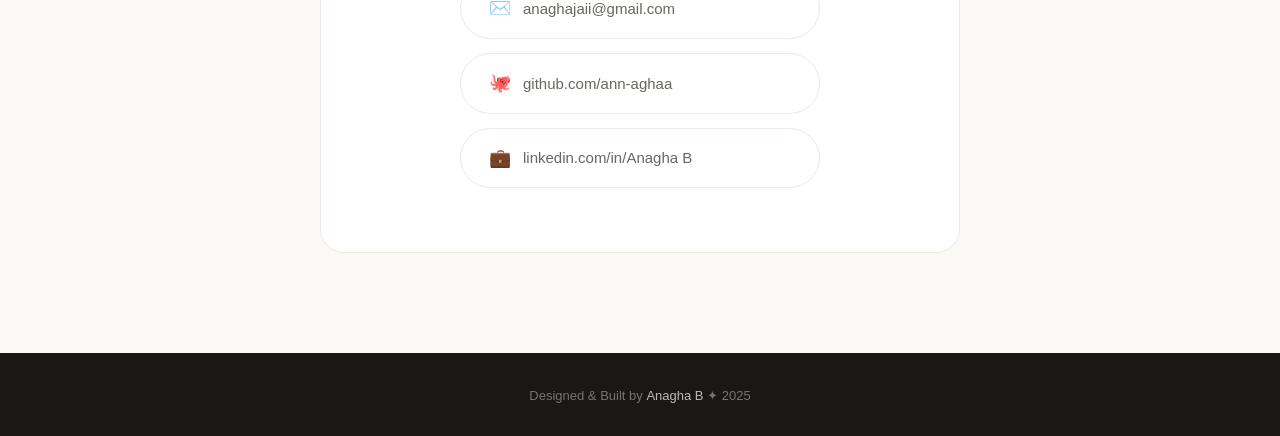
==== commit 4eab6026: "Update index.html" ====
--- a/index.html
+++ b/index.html
@@ -3,7 +3,7 @@
 <head>
   <meta charset="UTF-8" />
   <meta name="viewport" content="width=device-width, initial-scale=1.0"/>
-  <title>Anagha B — Portfolio</title>
+  <title>Anagha B —Portfolio</title>
   <link rel="preconnect" href="https://fonts.googleapis.com">
   <link href="https://fonts.googleapis.com/css2?family=Cormorant+Garamond:ital,wght@0,300;0,400;0,600;0,700;1,300;1,400&family=DM+Sans:wght@300;400;500&display=swap" rel="stylesheet">
   <link rel="stylesheet" href="style.css" />
@@ -27,7 +27,7 @@
   <section class="hero" id="home">
     <div class="hero-bg-text">ANAGHA</div>
     <div class="hero-content">
-      <div class="hero-tag">✦ BCA Honours · 2nd Year</div>
+      <div class="hero-tag">✦ BCA Honours · 3rd Year</div>
       <h1 class="hero-name">
         <span class="line">Anagha</span>
         <span class="line italic">B.</span>
@@ -57,20 +57,21 @@
             <div class="avatar-ring"></div>
           </div>
           <div class="about-chips">
-            <span class="chip">📍 India</span>
-            <span class="chip">🎓 BCA Hons.</span>
-            <span class="chip">💼 Open to Internships</span>
+            <span class="chip"> India</span>
+            <span class="chip">BCA Hons.</span>
+            <span class="chip"> Open to Internships</span>
           </div>
         </div>
         <div class="about-right">
-          <h2>Hey, I'm <em>Anagha</em> 👋</h2>
+          <h2>Hey, I'm <em>Anagha</em></h2>
           <p>
-            I'm a second-year BCA Honours student with a passion for building things on the web. 
-            I love turning ideas into clean, interactive experiences using HTML, CSS, and JavaScript.
+            I'm a third-year BCA Honours student with a passion for building things on the web. 
+            Exploring technology with a curious mind and a willingness to experiment.
           </p>
           <p>
-            Currently looking for internship opportunities where I can learn, grow, and contribute to real-world projects. 
-            I enjoy solving problems, writing clean code, and constantly picking up new skills.
+            Currently looking for internship opportunities where I can learn, grow, and contribute to real-world projects.
+            Curious about new ideas in tech and expanding my skills in HTML, CSS, and web development. I love turning ideas into projects and learning through the process.
+            
           </p>
           <p>
             When I'm not coding, you'll find me exploring new tech, watching tutorials, or planning my next project idea.
@@ -81,7 +82,7 @@
               <span class="fact-lbl">Projects Built</span>
             </div>
             <div class="fact">
-              <span class="fact-num">2nd</span>
+              <span class="fact-num">3rd</span>
               <span class="fact-lbl">Year of BCA</span>
             </div>
             <div class="fact">
@@ -104,18 +105,17 @@
       <div class="skills-grid">
 
         <div class="skill-card">
-          <div class="skill-icon">🌐</div>
+          <div class="skill-icon"></div>
           <h3>Frontend</h3>
           <div class="skill-tags">
             <span>HTML5</span>
             <span>CSS3</span>
             <span>JavaScript</span>
-            <span>Responsive Design</span>
-          </div>
-        </div>
-
-        <div class="skill-card">
-          <div class="skill-icon">🛠️</div>
+          </div>
+        </div>
+
+        <div class="skill-card">
+          <div class="skill-icon"></div>
           <h3>Tools</h3>
           <div class="skill-tags">
             <span>Git</span>
@@ -126,7 +126,7 @@
         </div>
 
         <div class="skill-card">
-          <div class="skill-icon">💻</div>
+          <div class="skill-icon"></div>
           <h3>Programming</h3>
           <div class="skill-tags">
             <span>Python</span>
@@ -137,7 +137,7 @@
         </div>
 
         <div class="skill-card">
-          <div class="skill-icon">📚</div>
+          <div class="skill-icon"></div>
           <h3>Currently Learning</h3>
           <div class="skill-tags">
             <span>React</span>
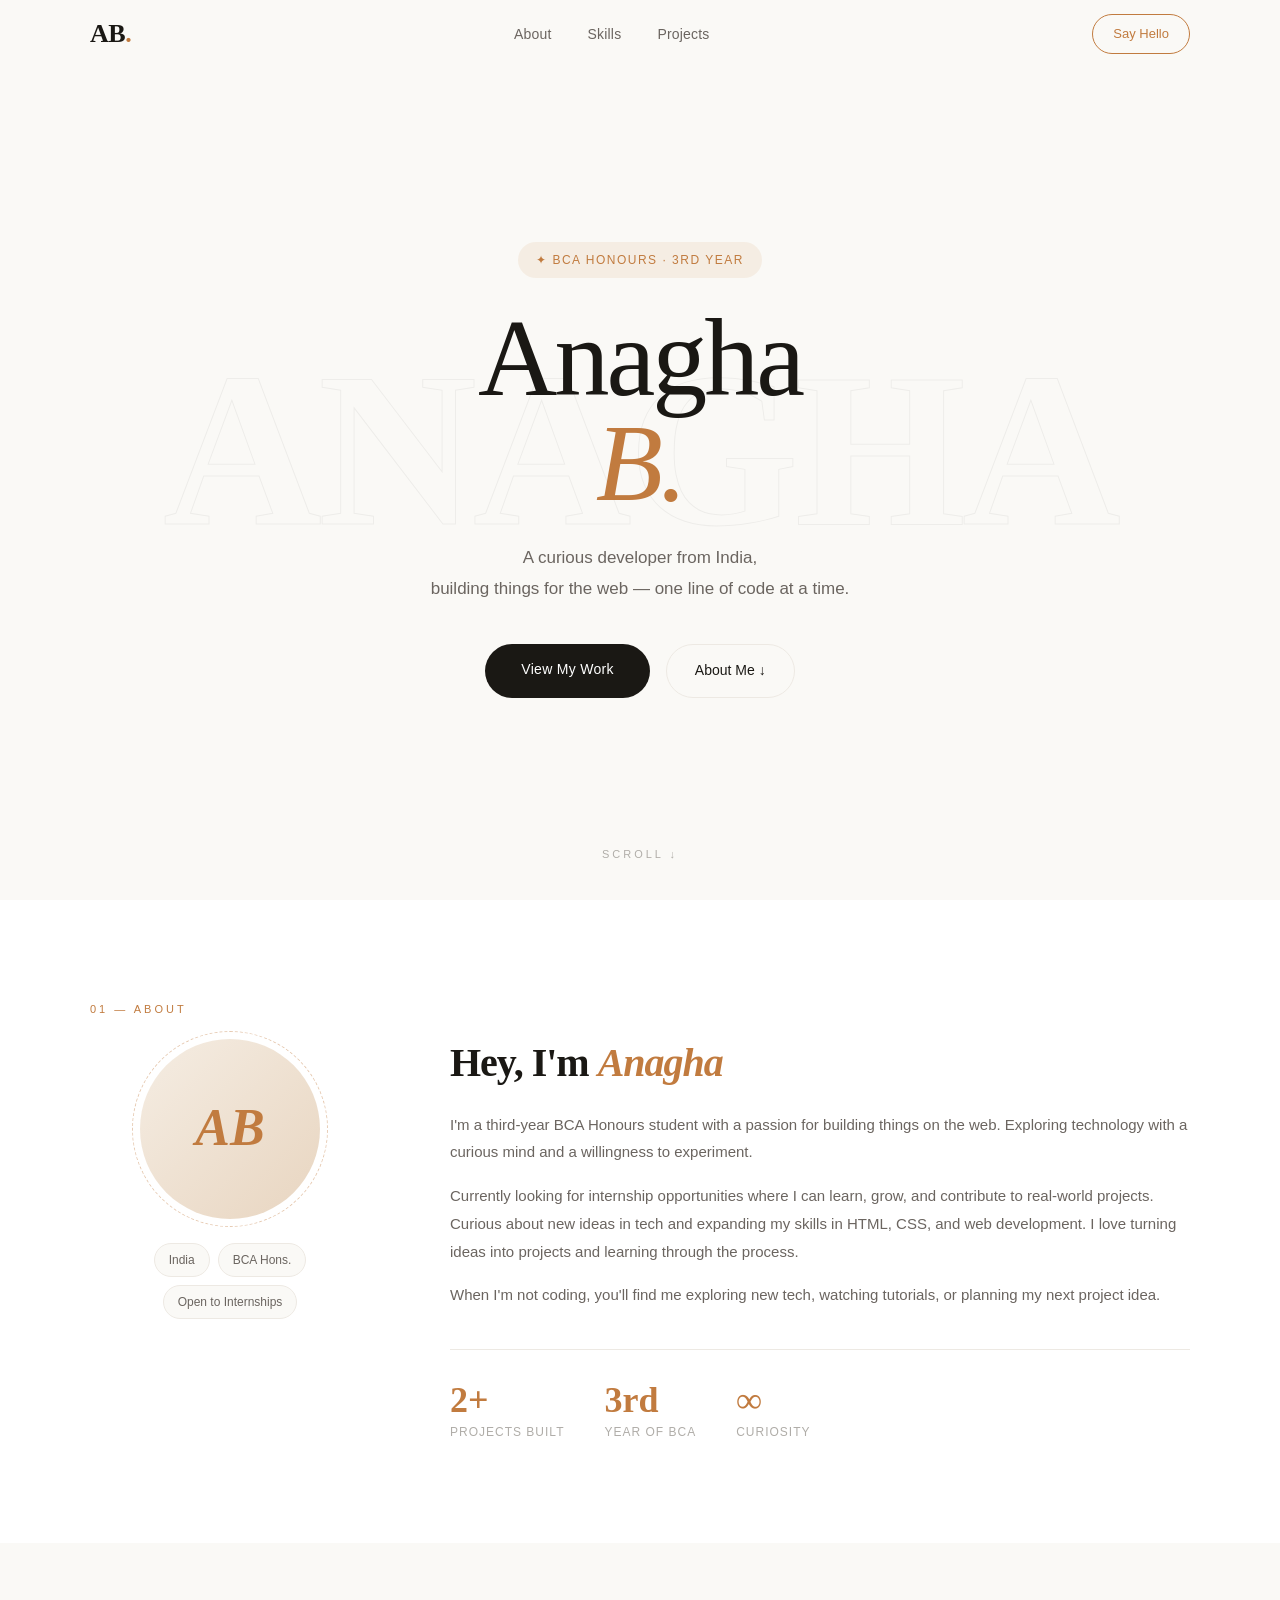
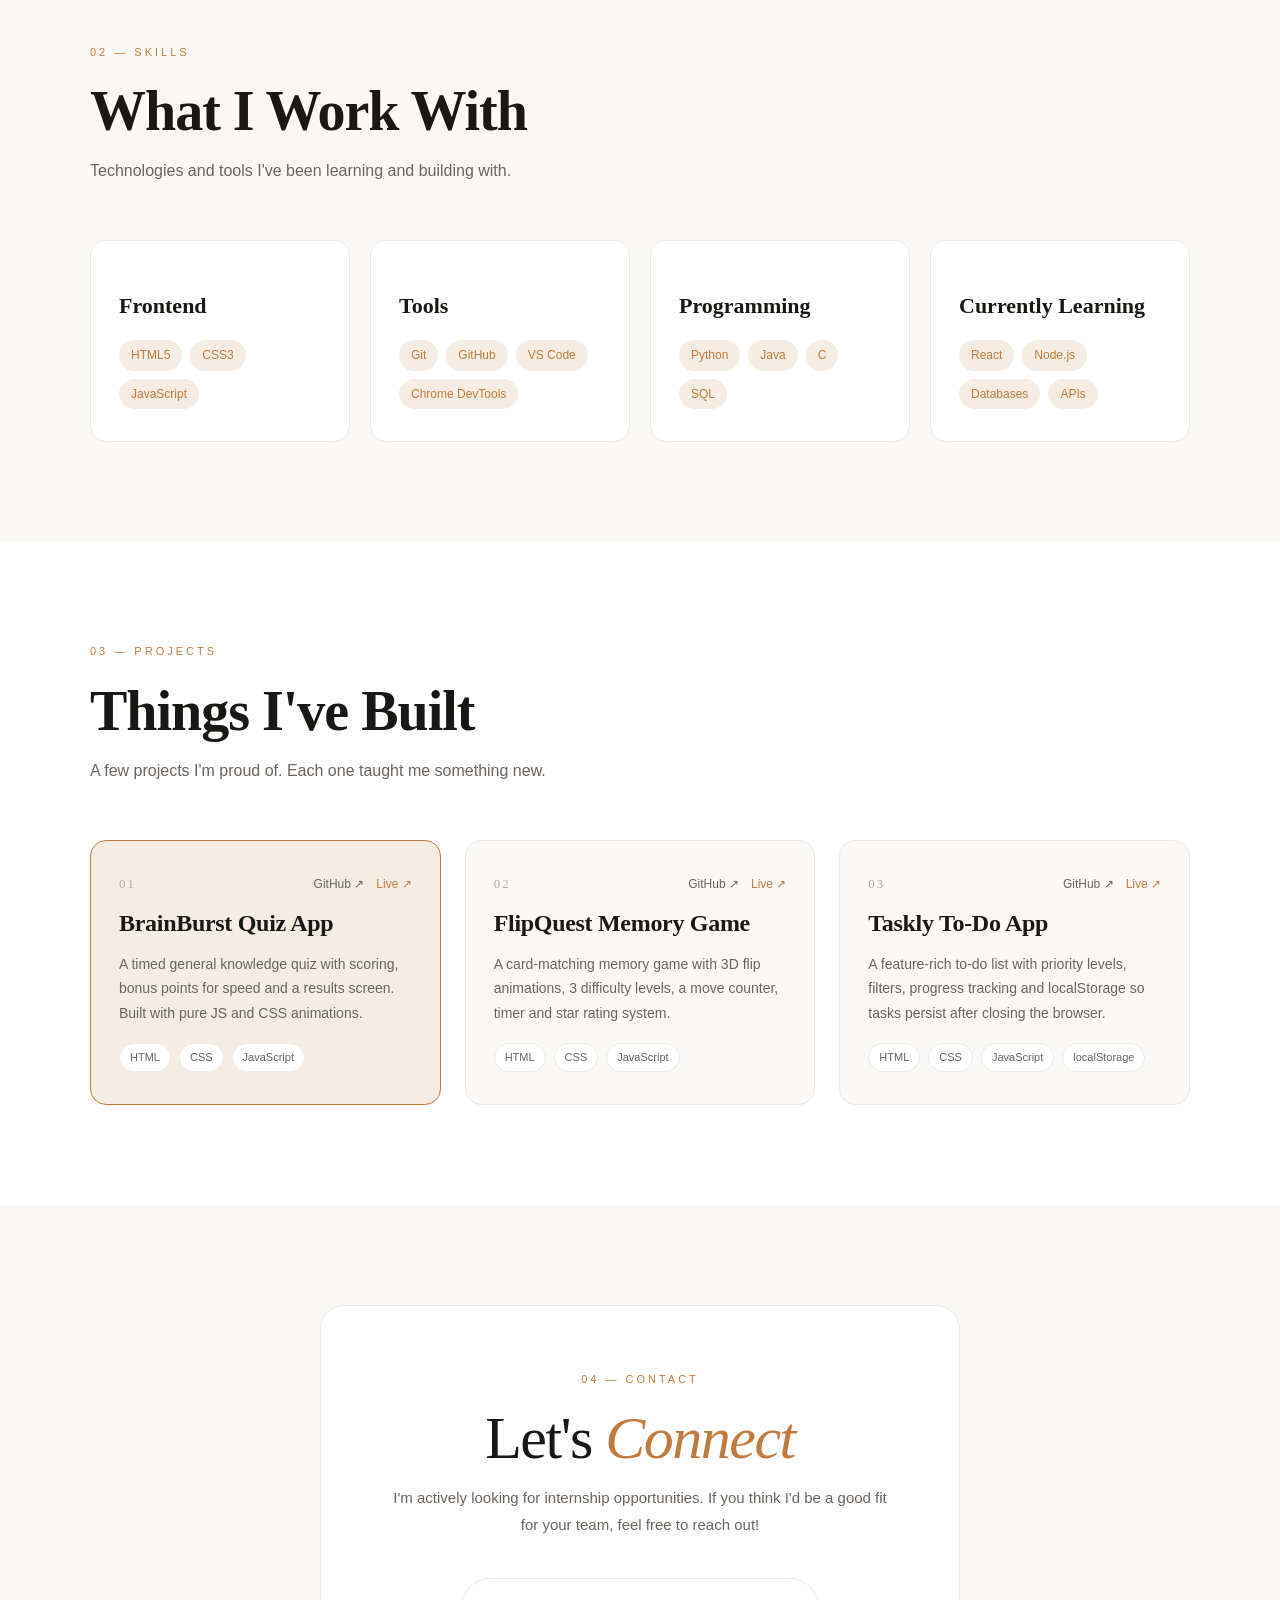
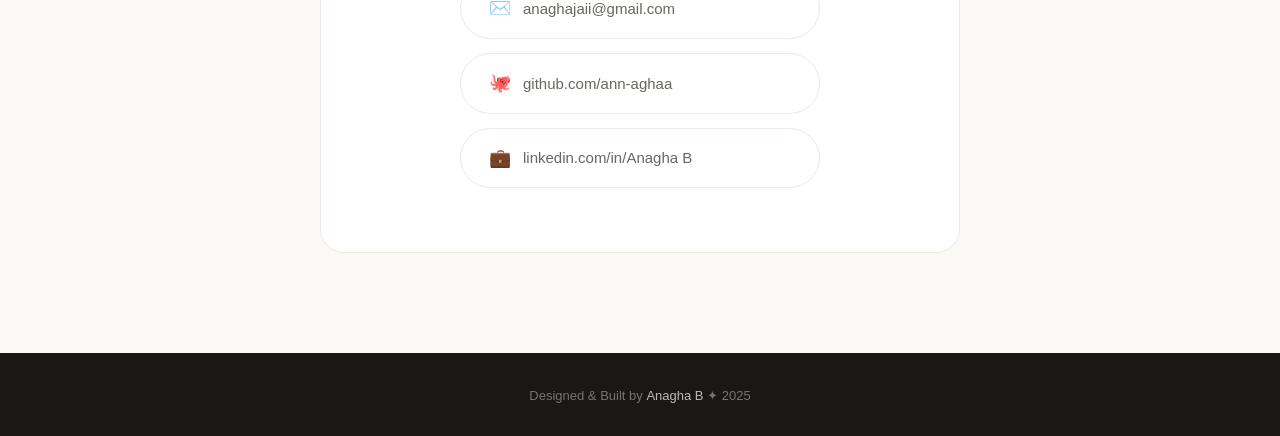
==== commit dc1b8df7: "Update index.html" ====
--- a/index.html
+++ b/index.html
@@ -169,7 +169,7 @@
             </div>
           </div>
           <h3>BrainBurst Quiz App</h3>
-          <p>A timed general knowledge quiz with scoring, bonus points for speed, and a results screen. Built with vanilla JS and CSS animations.</p>
+          <p>A timed general knowledge quiz with scoring, bonus points for speed and a results screen. Built with pure JS and CSS animations.</p>
           <div class="project-tags">
             <span>HTML</span><span>CSS</span><span>JavaScript</span>
           </div>
@@ -184,7 +184,7 @@
             </div>
           </div>
           <h3>FlipQuest Memory Game</h3>
-          <p>A card-matching memory game with 3D flip animations, 3 difficulty levels, a move counter, timer, and star rating system.</p>
+          <p>A card-matching memory game with 3D flip animations, 3 difficulty levels, a move counter, timer and star rating system.</p>
           <div class="project-tags">
             <span>HTML</span><span>CSS</span><span>JavaScript</span>
           </div>
@@ -199,7 +199,7 @@
             </div>
           </div>
           <h3>Taskly To-Do App</h3>
-          <p>A feature-rich to-do list with priority levels, filters, progress tracking, and localStorage so tasks persist after closing the browser.</p>
+          <p>A feature-rich to-do list with priority levels, filters, progress tracking and localStorage so tasks persist after closing the browser.</p>
           <div class="project-tags">
             <span>HTML</span><span>CSS</span><span>JavaScript</span><span>localStorage</span>
           </div>
--- a/style.css
+++ b/style.css
@@ -22,13 +22,9 @@
   line-height: 1.7;
   overflow-x: hidden;
 }
-
-/* ── SCROLLBAR ── */
 ::-webkit-scrollbar { width: 6px; }
 ::-webkit-scrollbar-track { background: var(--bg); }
 ::-webkit-scrollbar-thumb { background: var(--border); border-radius: 10px; }
-
-/* ── NAV ── */
 #navbar {
   position: fixed;
   top: 0; left: 0; right: 0;
@@ -91,8 +87,6 @@
 }
 
 .nav-cta:hover { background: var(--accent); color: #fff; }
-
-/* ── HERO ── */
 .hero {
   min-height: 100vh;
   display: flex;
@@ -361,7 +355,6 @@
 
 .fact-lbl { font-size: 12px; color: var(--ink3); text-transform: uppercase; letter-spacing: 1px; }
 
-/* ── SKILLS ── */
 .skills { background: var(--bg); }
 
 .skills-grid {
@@ -404,7 +397,6 @@
   border-radius: 50px;
 }
 
-/* ── PROJECTS ── */
 .projects { background: var(--white); }
 
 .projects-grid {
@@ -492,7 +484,6 @@
   font-weight: 400;
 }
 
-/* ── CONTACT ── */
 .contact { background: var(--bg); }
 
 .contact-box {
@@ -555,7 +546,6 @@
 
 .contact-icon { font-size: 18px; }
 
-/* ── FOOTER ── */
 .footer {
   background: var(--ink);
   padding: 28px 32px;
@@ -570,7 +560,6 @@
 
 .footer strong { color: rgba(255,255,255,0.7); font-weight: 500; }
 
-/* ── FADE IN ON SCROLL ── */
 .fade-in {
   opacity: 0;
   transform: translateY(24px);
@@ -582,7 +571,6 @@
   transform: translateY(0);
 }
 
-/* ── RESPONSIVE ── */
 @media (max-width: 768px) {
   .about-grid { grid-template-columns: 1fr; gap: 40px; }
   .about-left { position: static; }
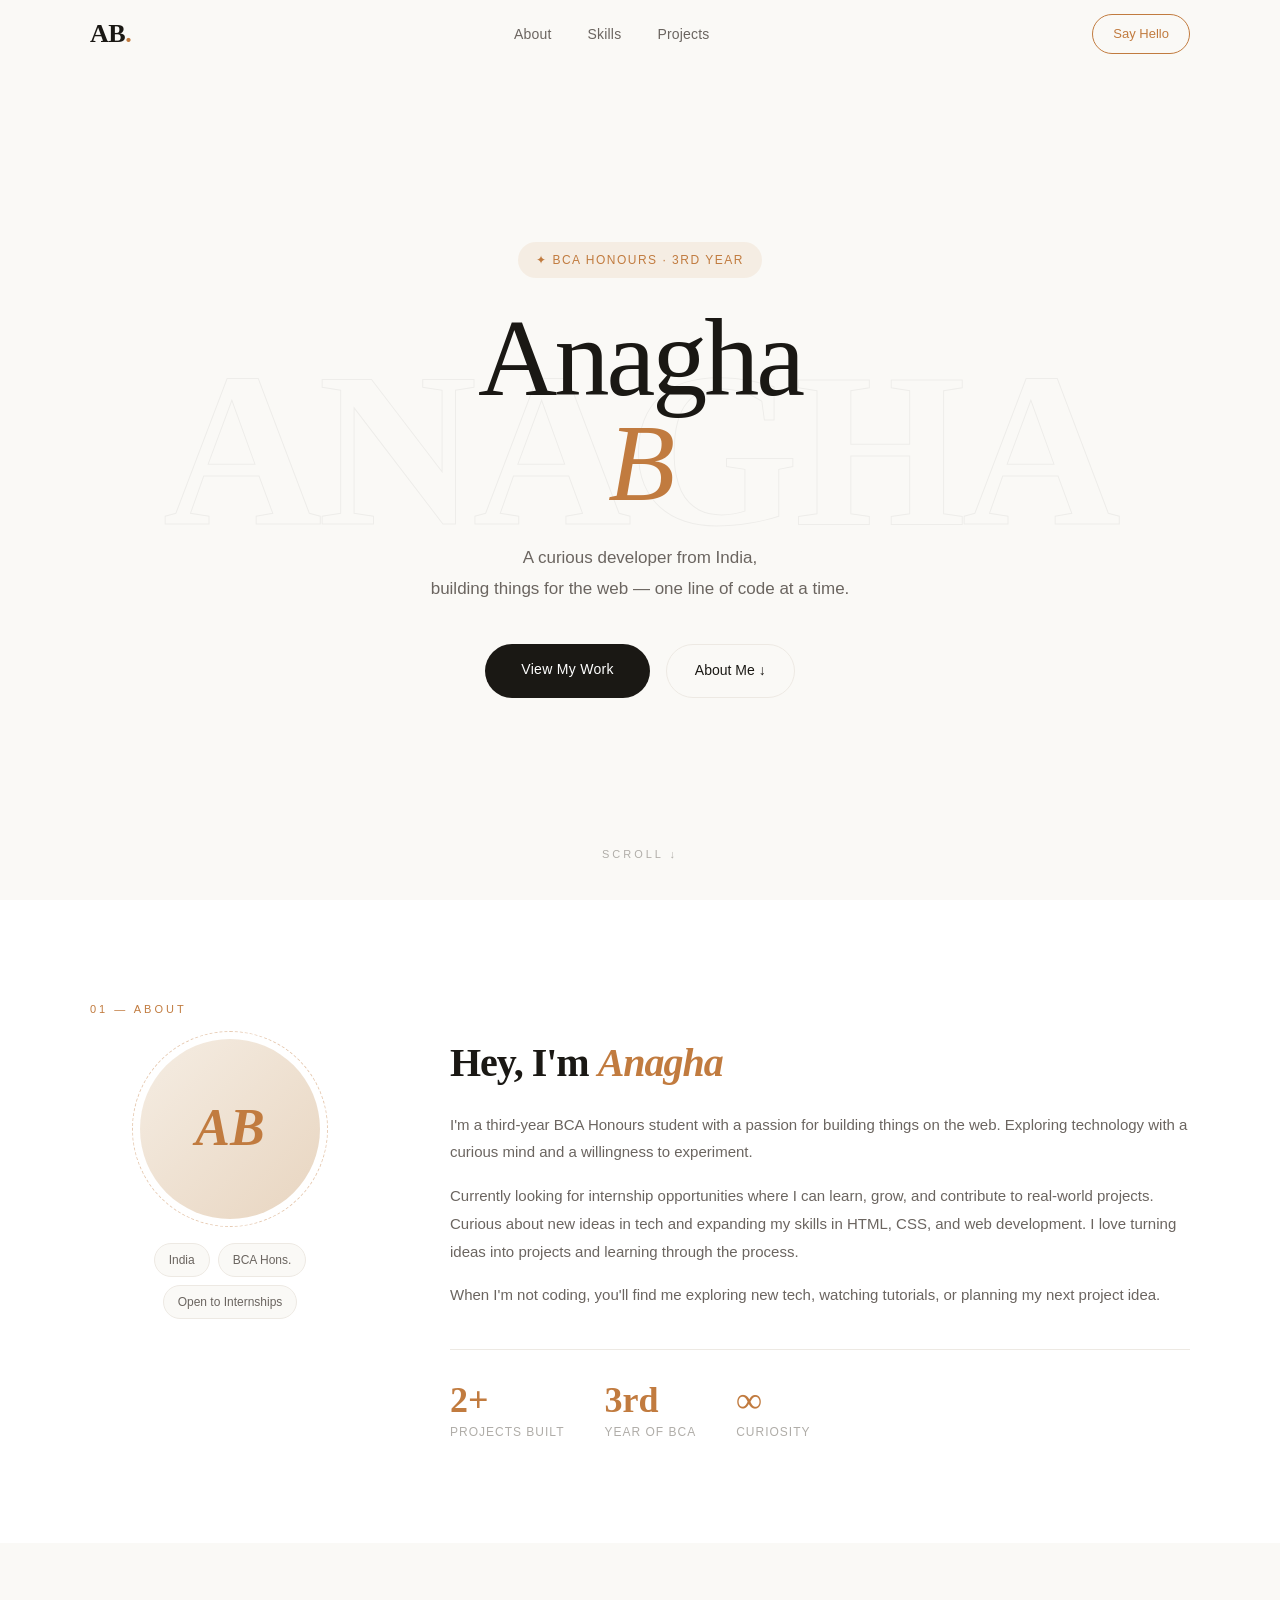
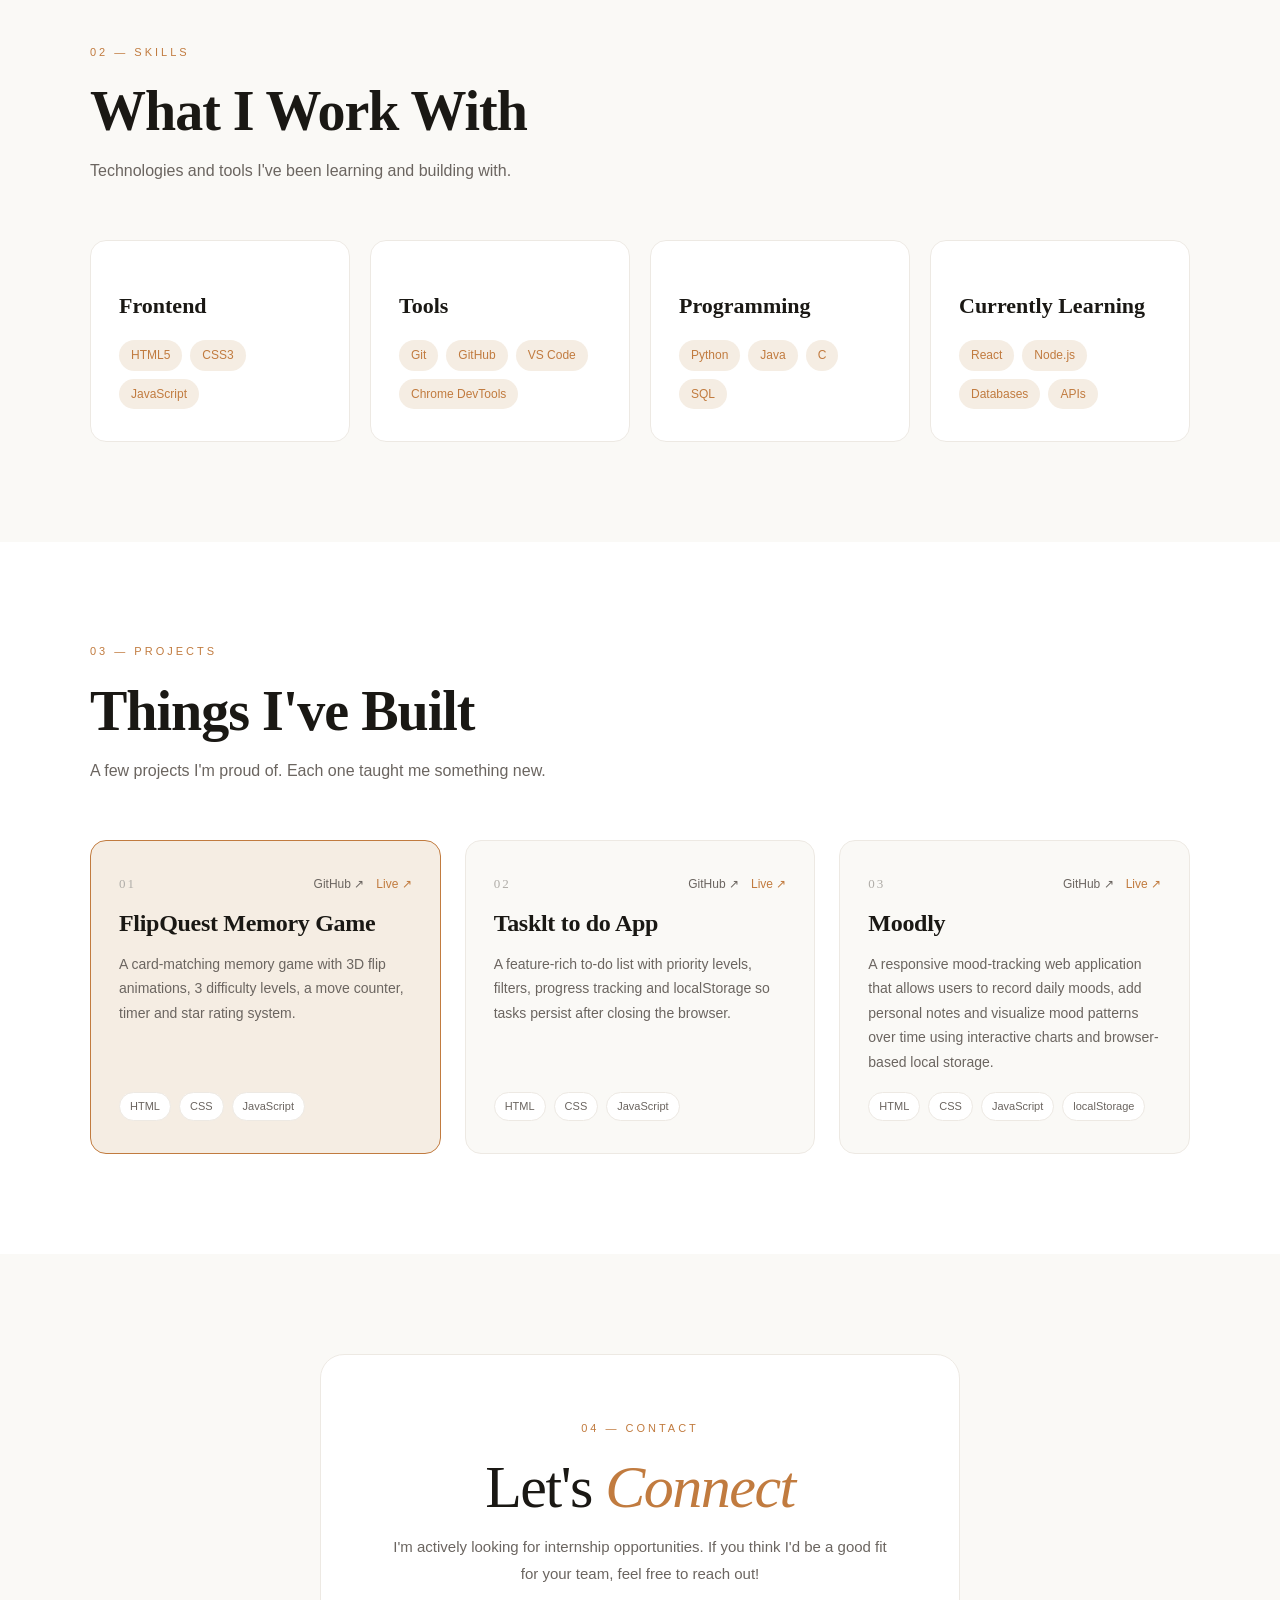
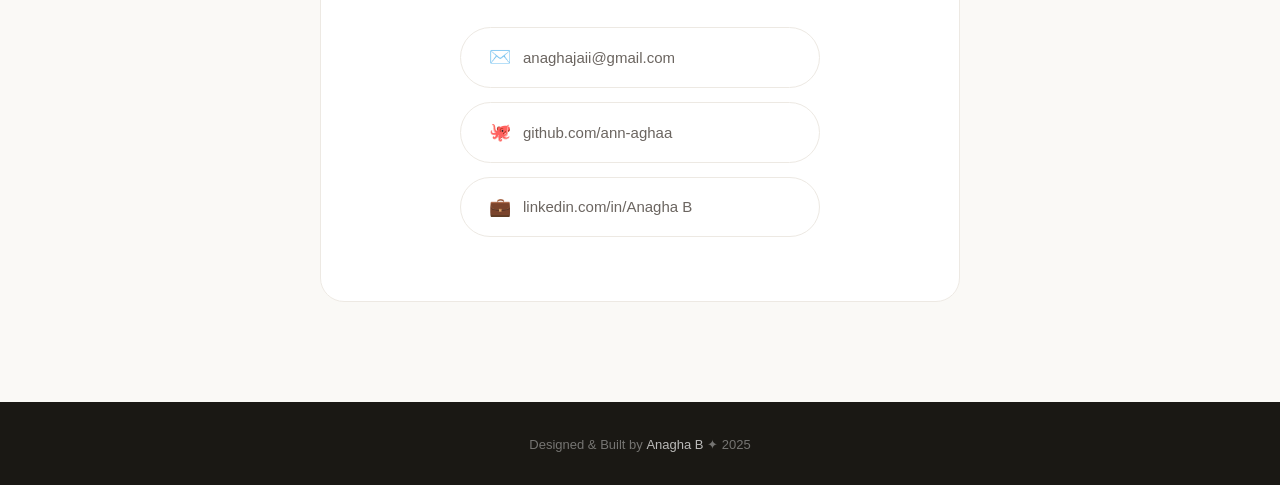
==== commit adc74356: "Update index.html" ====
--- a/index.html
+++ b/index.html
@@ -30,7 +30,7 @@
       <div class="hero-tag">✦ BCA Honours · 3rd Year</div>
       <h1 class="hero-name">
         <span class="line">Anagha</span>
-        <span class="line italic">B.</span>
+        <span class="line italic">B</span>
       </h1>
       <p class="hero-desc">
         A curious developer from India,<br>
@@ -168,8 +168,8 @@
               <a href="YOUR_LIVE_LINK" target="_blank" class="project-link live">Live ↗</a>
             </div>
           </div>
-          <h3>BrainBurst Quiz App</h3>
-          <p>A timed general knowledge quiz with scoring, bonus points for speed and a results screen. Built with pure JS and CSS animations.</p>
+          <h3>FlipQuest Memory Game</h3>
+          <p>A card-matching memory game with 3D flip animations, 3 difficulty levels, a move counter, timer and star rating system.</p>
           <div class="project-tags">
             <span>HTML</span><span>CSS</span><span>JavaScript</span>
           </div>
@@ -183,8 +183,8 @@
               <a href="YOUR_LIVE_LINK" target="_blank" class="project-link live">Live ↗</a>
             </div>
           </div>
-          <h3>FlipQuest Memory Game</h3>
-          <p>A card-matching memory game with 3D flip animations, 3 difficulty levels, a move counter, timer and star rating system.</p>
+          <h3>Tasklt to do App</h3>
+          <p>A feature-rich to-do list with priority levels, filters, progress tracking and localStorage so tasks persist after closing the browser.</p>
           <div class="project-tags">
             <span>HTML</span><span>CSS</span><span>JavaScript</span>
           </div>
@@ -194,12 +194,12 @@
           <div class="project-header">
             <span class="project-num">03</span>
             <div class="project-links">
-              <a href="YOUR_GITHUB_LINK" target="_blank" class="project-link">GitHub ↗</a>
-              <a href="YOUR_LIVE_LINK" target="_blank" class="project-link live">Live ↗</a>
-            </div>
-          </div>
-          <h3>Taskly To-Do App</h3>
-          <p>A feature-rich to-do list with priority levels, filters, progress tracking and localStorage so tasks persist after closing the browser.</p>
+              <a href="https://github.com/ann-aghaa/moodly" target="_blank" class="project-link">GitHub ↗</a>
+              <a href="https://ann-aghaa.github.io/moodly/" target="_blank" class="project-link live">Live ↗</a>
+            </div>
+          </div>
+          <h3>Moodly</h3>
+          <p>A responsive mood-tracking web application that allows users to record daily moods, add personal notes and visualize mood patterns over time using interactive charts and browser-based local storage.</p>
           <div class="project-tags">
             <span>HTML</span><span>CSS</span><span>JavaScript</span><span>localStorage</span>
           </div>
